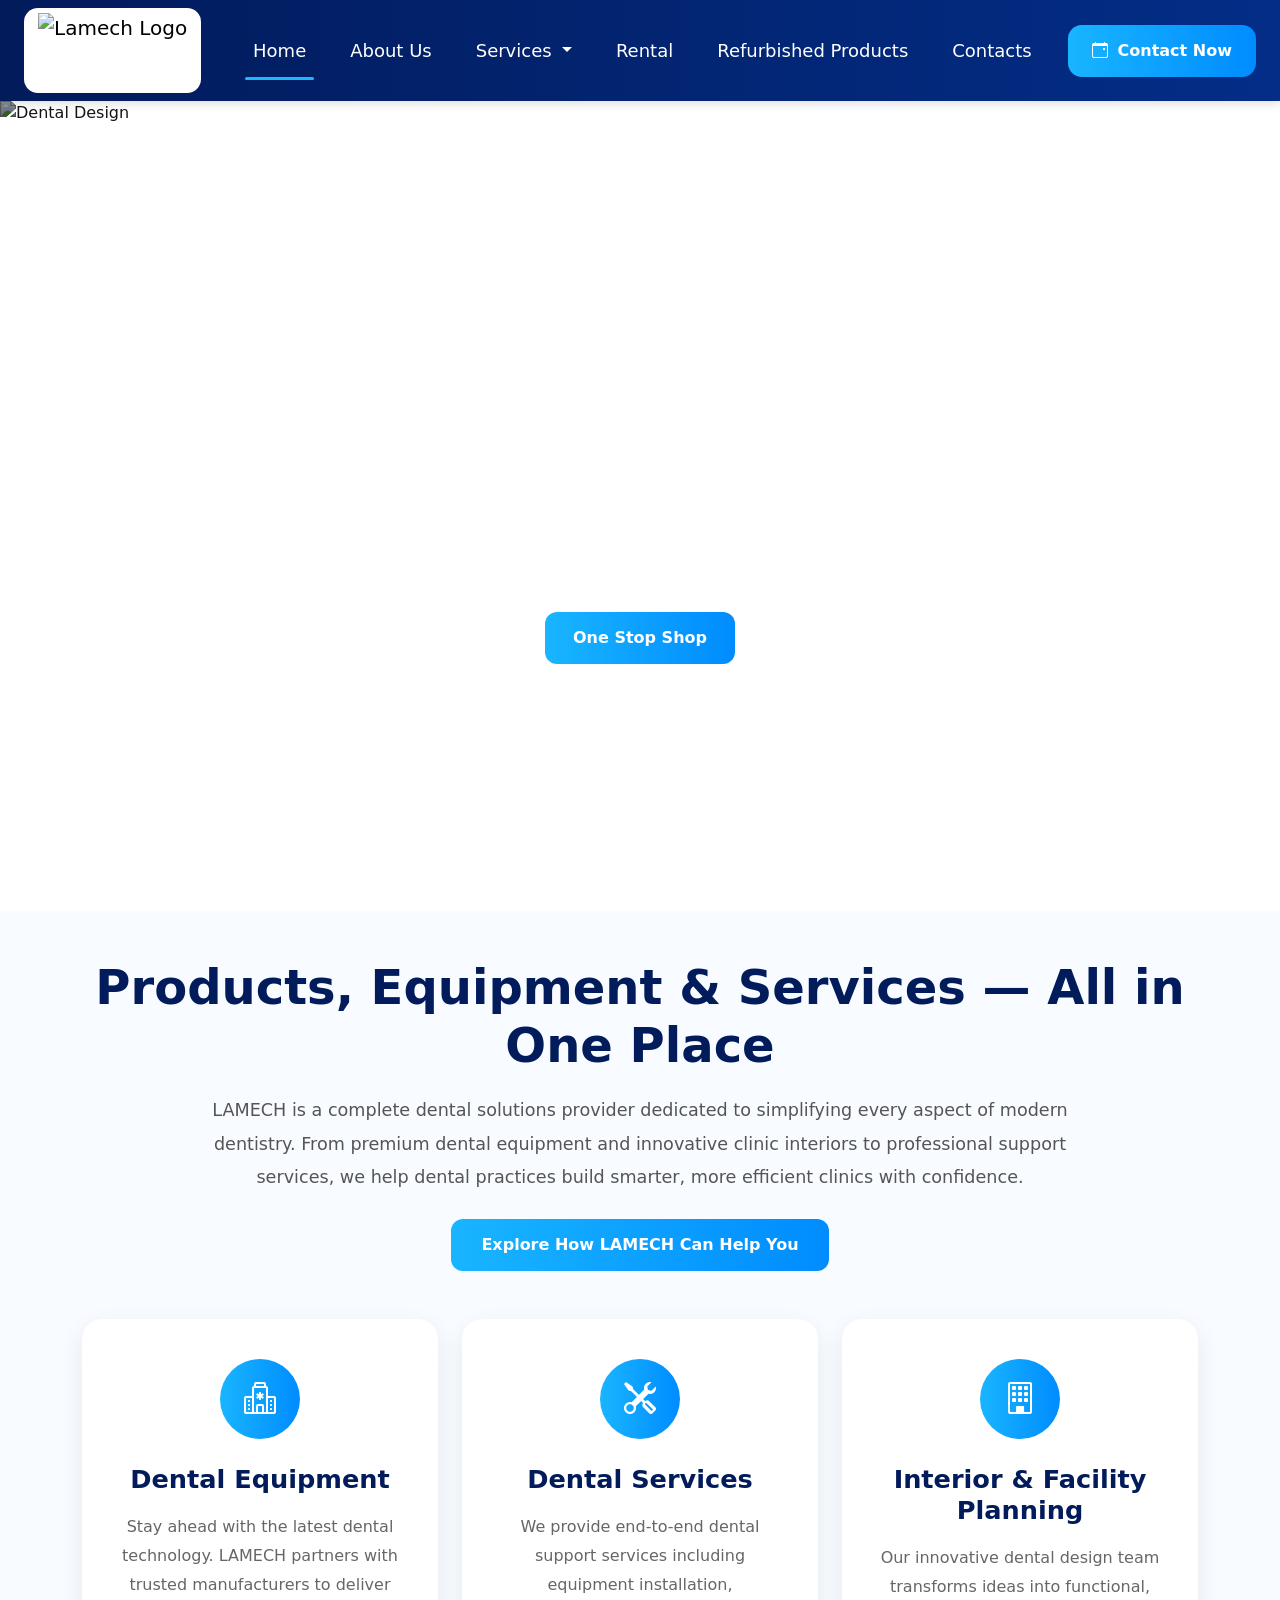
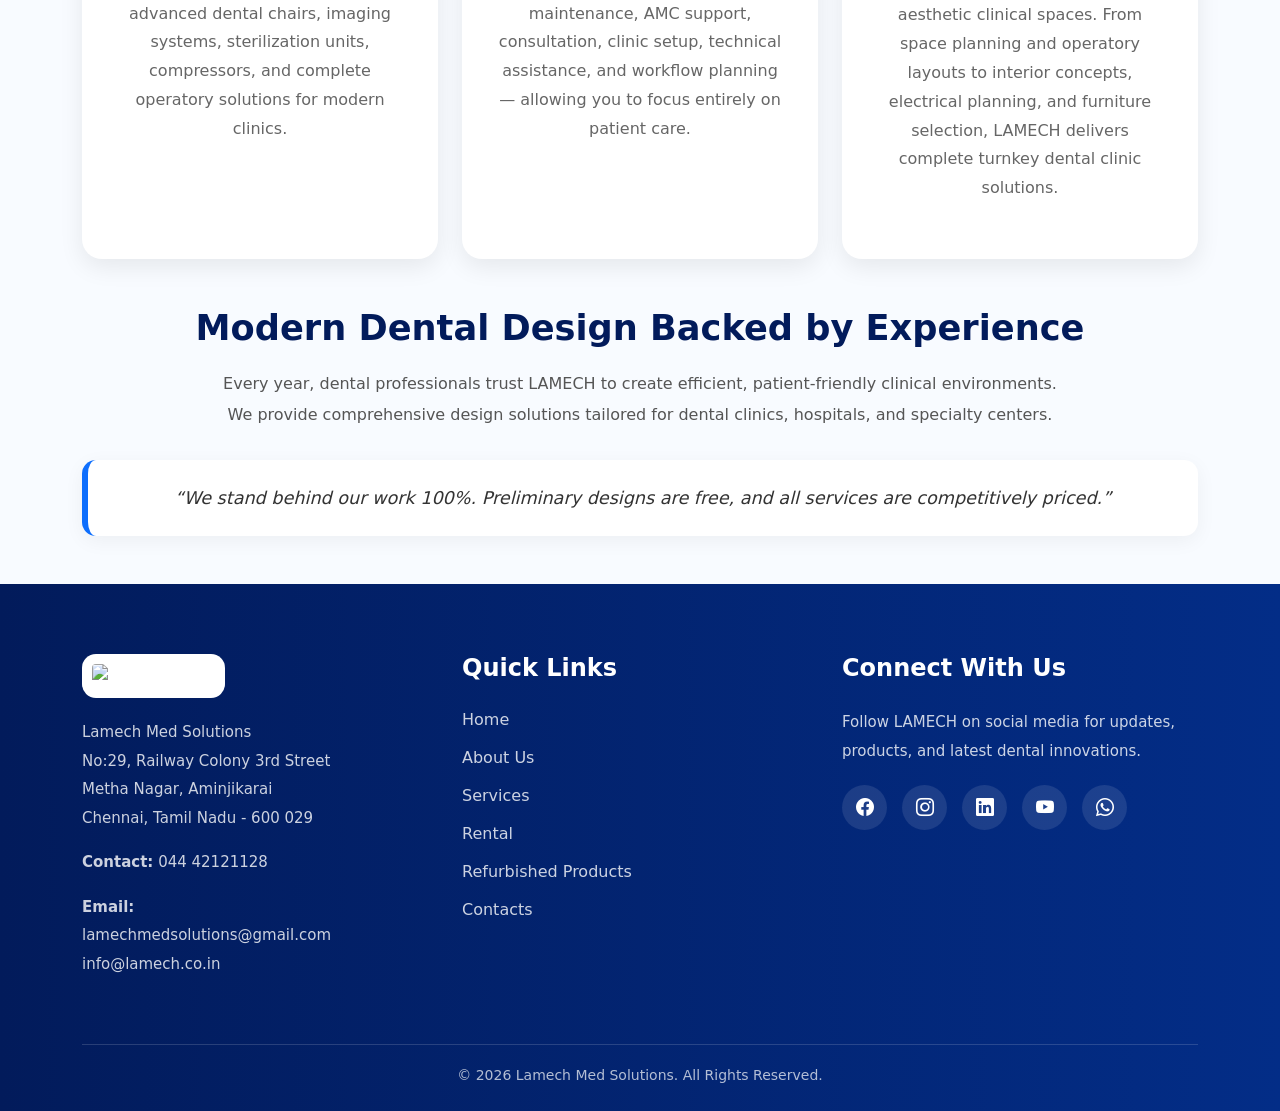
==== index.html @ bba69e14 "Lamech_18_05_26 First draft without two tabs" ====
<!DOCTYPE html>
<html lang="en">
<head>
    <meta charset="UTF-8">
    <meta name="viewport" content="width=device-width, initial-scale=1.0">
    <title>Lamech</title>
    <link rel="icon" type="image/x-icon" href="/Images/favicon.ico">
    <!-- stylesheet -->
     <link rel="stylesheet" href="/app.css">
    <!-- script -->
     <link rel="script" href="/script.js">
    <!-- Boostrap CDN -->
     <link href="https://cdn.jsdelivr.net/npm/bootstrap@5.3.8/dist/css/bootstrap.min.css" rel="stylesheet" integrity="sha384-sRIl4kxILFvY47J16cr9ZwB07vP4J8+LH7qKQnuqkuIAvNWLzeN8tE5YBujZqJLB" crossorigin="anonymous">
  <!-- Boostrap Icon -->
   <link rel="stylesheet" href="https://cdn.jsdelivr.net/npm/bootstrap-icons@1.13.1/font/bootstrap-icons.min.css">
</head>
<body>
    <!-- Dental Loader -->
  <div id="pageLoader">
    <div class="dental-loader">
      <i class="bi bi-heart-pulse-fill"></i>
    </div>
  </div>
    <!-- navbar -->
<nav class="navbar navbar-expand-lg custom-navbar">
  <div class="container-fluid px-4">

    <!-- Logo -->
    <a class="navbar-brand d-flex align-items-center" href="#">
      <img src="images/logo.png" alt="Lamech Logo" class="logo-img">
    </a>

    <!-- Mobile Toggle -->
    <button class="navbar-toggler" type="button"
            data-bs-toggle="collapse"
            data-bs-target="#navbarNav">
      <span class="navbar-toggler-icon"></span>
    </button>

    <!-- Navbar Content -->
    <div class="collapse navbar-collapse" id="navbarNav">

      <!-- Navigation Links -->
      <ul class="navbar-nav mx-auto">

        <li class="nav-item">
          <a class="nav-link active" href="index.html">Home</a>
        </li>

        <li class="nav-item">
          <a class="nav-link" href="about_us.html">About Us</a>
        </li>

        <li class="nav-item dropdown">
          <a class="nav-link dropdown-toggle"
             href="#"
             role="button"
             data-bs-toggle="dropdown">
            Services
          </a>

          <ul class="dropdown-menu">
            <li><a class="dropdown-item" href="interior_design.html">Interior Design</a></li>
            <li><a class="dropdown-item" href="dental_equpiment_service.html">Dental Equipment Services</a></li>
            <!-- <li><a class="dropdown-item" href="#">Installation</a></li> -->
          </ul>
        </li>

        <li class="nav-item">
          <a class="nav-link" href="rental.html">Rental</a>
        </li>

        <li class="nav-item">
          <a class="nav-link" href="#">Refurbished Products</a>
        </li>

        <li class="nav-item">
          <a class="nav-link" href="#">Contacts</a>
        </li>

      </ul>

      <!-- Appointment Button -->
      <a href="#" class="appointment-btn">
        <i class="bi bi-calendar-event"></i>
        Contact Now
      </a>

    </div>
  </div>
</nav>
<!-- carousel -->
  <div id="mainCarousel" class="carousel slide carousel-fade" data-bs-ride="carousel">

  <!-- Indicators -->
  <div class="carousel-indicators">
    <button type="button" data-bs-target="#mainCarousel" data-bs-slide-to="0"
            class="active"></button>

    <button type="button" data-bs-target="#mainCarousel" data-bs-slide-to="1"></button>

    <button type="button" data-bs-target="#mainCarousel" data-bs-slide-to="2"></button>
  </div>

  <!-- Carousel Items -->
  <div class="carousel-inner">

    <!-- Slide 1 -->
    <div class="carousel-item active">
      <img src="images/design.webp"
           class="d-block w-100 carousel-img"
           alt="Dental Design">

      <div class="carousel-caption">
        <h1>INTERIORS / FACILITY PLANNING</h1>
        <p>Whether you're Buliding an Entirely New Dental Clinic or are Retrofiiting an Existing Space . LAMECH is up to the Task .</p>
        <a href="#" class="carousel-btn">One Stop Shop</a>
      </div>
    </div>

    <!-- Slide 2 -->
    <div class="carousel-item">
      <img src="images/dental_equipments.webp"
           class="d-block w-100 carousel-img"
           alt="Rental Equipment">

      <div class="carousel-caption">
        <h1>Dental Equipment Rental</h1>
        <p>Getting Dental Equipment on rent or purchase at your doorstep has never been this convenient.LAMECH offers a wide range of Dental equipment for rent or purchase making Dentistry more accessible and affordable for you.</p>
        <a href="#" class="carousel-btn">View Rentals</a>
      </div>
    </div>

    <!-- Slide 3 -->
    <div class="carousel-item">
      <img src="images/rental.webp"
           class="d-block w-100 carousel-img"
           alt="Refurbished Products">

      <div class="carousel-caption">
        <h1>Certified Refurbished Products</h1>
        <p>High-quality tested equipment at budget-friendly prices.</p>
        <a href="#" class="carousel-btn">Shop Now</a>
      </div>
    </div>

  </div>

  <!-- Controls -->
  <button class="carousel-control-prev"
          type="button"
          data-bs-target="#mainCarousel"
          data-bs-slide="prev">

    <span class="carousel-control-prev-icon"></span>
  </button>

  <button class="carousel-control-next"
          type="button"
          data-bs-target="#mainCarousel"
          data-bs-slide="next">

    <span class="carousel-control-next-icon"></span>
  </button>

</div>
  <!-- About / Services Section -->
<section class="lamech-section py-5">
  <div class="container">

    <!-- Main Heading -->
    <div class="text-center mb-5">
      <h2 class="section-title">
        Products, Equipment & Services — All in One Place
      </h2>

      <p class="section-description">
        LAMECH is a complete dental solutions provider dedicated to simplifying
        every aspect of modern dentistry. From premium dental equipment and
        innovative clinic interiors to professional support services, we help
        dental practices build smarter, more efficient clinics with confidence.
      </p>

      <a href="#" class="section-btn">
        Explore How LAMECH Can Help You
      </a>
    </div>

    <!-- Service Cards -->
    <div class="row g-4">

      <!-- Card 1 -->
      <div class="col-lg-4 col-md-6">
        <div class="service-card h-100">

          <div class="service-icon">
            <i class="bi bi-hospital"></i>
          </div>

          <h3>Dental Equipment</h3>

          <p>
            Stay ahead with the latest dental technology. LAMECH partners with
            trusted manufacturers to deliver advanced dental chairs, imaging
            systems, sterilization units, compressors, and complete operatory
            solutions for modern clinics.
          </p>

        </div>
      </div>

      <!-- Card 2 -->
      <div class="col-lg-4 col-md-6">
        <div class="service-card h-100">

          <div class="service-icon">
            <i class="bi bi-tools"></i>
          </div>

          <h3>Dental Services</h3>

          <p>
            We provide end-to-end dental support services including equipment
            installation, maintenance, AMC support, consultation, clinic setup,
            technical assistance, and workflow planning — allowing you to focus
            entirely on patient care.
          </p>

        </div>
      </div>

      <!-- Card 3 -->
      <div class="col-lg-4 col-md-12">
        <div class="service-card h-100">

          <div class="service-icon">
            <i class="bi bi-building"></i>
          </div>

          <h3>Interior & Facility Planning</h3>

          <p>
            Our innovative dental design team transforms ideas into functional,
            aesthetic clinical spaces. From space planning and operatory layouts
            to interior concepts, electrical planning, and furniture selection,
            LAMECH delivers complete turnkey dental clinic solutions.
          </p>

        </div>
      </div>

    </div>

    <!-- Bottom Highlight -->
    <div class="design-highlight mt-5 text-center">

      <h3>
        Modern Dental Design Backed by Experience
      </h3>

      <p>
        Every year, dental professionals trust LAMECH to create efficient,
        patient-friendly clinical environments. We provide comprehensive design
        solutions tailored for dental clinics, hospitals, and specialty centers.
      </p>

      <div class="quote-box">
        “We stand behind our work 100%. Preliminary designs are free, and all
        services are competitively priced.”
      </div>

    </div>

  </div>
</section>
  <!-- Footer -->
<footer class="lamech-footer">

  <div class="container">
    <div class="row gy-5">

      <!-- Company Info -->
      <div class="col-lg-4 col-md-6">

        <div class="footer-logo">
          <img src="images/logo.png" alt="Lamech Logo">
        </div>

        <p class="footer-text">
          Lamech Med Solutions<br>
          No:29, Railway Colony 3rd Street<br>
          Metha Nagar, Aminjikarai<br>
          Chennai, Tamil Nadu - 600 029
        </p>

        <p class="footer-contact">
          <strong>Contact:</strong> 044 42121128
        </p>

        <p class="footer-contact">
          <strong>Email:</strong><br>
          lamechmedsolutions@gmail.com<br>
          info@lamech.co.in
        </p>

      </div>

      <!-- Quick Links -->
      <div class="col-lg-4 col-md-6">

        <h4 class="footer-title">Quick Links</h4>

        <ul class="footer-links">
          <li><a href="index.html">Home</a></li>
          <li><a href="about_us.html">About Us</a></li>
          <li><a href="interior_design.html">Services</a></li>
          <li><a href="rental.html">Rental</a></li>
          <li><a href="#">Refurbished Products</a></li>
          <li><a href="#">Contacts</a></li>
        </ul>

      </div>

      <!-- Social Media -->
      <div class="col-lg-4 col-md-12">

        <h4 class="footer-title">Connect With Us</h4>

        <p class="footer-text">
          Follow LAMECH on social media for updates, products,
          and latest dental innovations.
        </p>

        <div class="social-icons">

          <a href="#">
            <i class="bi bi-facebook"></i>
          </a>

          <a href="#">
            <i class="bi bi-instagram"></i>
          </a>

          <a href="#">
            <i class="bi bi-linkedin"></i>
          </a>

          <a href="#">
            <i class="bi bi-youtube"></i>
          </a>

          <a href="#">
            <i class="bi bi-whatsapp"></i>
          </a>

        </div>

      </div>

    </div>

    <!-- Bottom Footer -->
    <div class="footer-bottom">

      <p>
        © 2026 Lamech Med Solutions. All Rights Reserved.
      </p>

    </div>

  </div>
  <script>

  window.addEventListener("load", function () {

    const loader = document.getElementById("pageLoader");

    loader.style.opacity = "0";

    setTimeout(() => {
      loader.style.display = "none";
    }, 500);

  });

</script>
</footer>
    <!-- Bootstrap script -->
     <script src="https://cdn.jsdelivr.net/npm/bootstrap@5.3.8/dist/js/bootstrap.bundle.min.js" integrity="sha384-FKyoEForCGlyvwx9Hj09JcYn3nv7wiPVlz7YYwJrWVcXK/BmnVDxM+D2scQbITxI" crossorigin="anonymous"></script>
</body>
</html>
---- app.css ----
/* Navbar */
.custom-navbar {
  background: linear-gradient(90deg, #021b5b, #032d87);
  padding: 14px 0;
  box-shadow: 0 2px 10px rgba(0,0,0,0.15);
}

/* Logo Background Fix */
.navbar-brand {
  background: #ffffff;
  padding: 8px 14px;
  border-radius: 14px;
  display: flex;
  align-items: center;
}

/* Logo Image */
.logo-img {
  height: 75px;
  width: auto;
  object-fit: contain;
}

/* Nav Links */
.navbar-nav .nav-link {
  color: #fff !important;
  font-size: 18px;
  font-weight: 500;
  margin: 0 14px;
  position: relative;
  transition: 0.3s;
}

/* Hover & Active */
.navbar-nav .nav-link.active::after,
.navbar-nav .nav-link:hover::after {
  content: "";
  position: absolute;
  left: 0;
  bottom: -8px;
  width: 100%;
  height: 3px;
  background: #1fb6ff;
  border-radius: 10px;
}

/* Dropdown */
.dropdown-menu {
  border: none;
  border-radius: 12px;
  padding: 10px;
}

.dropdown-item {
  padding: 10px 14px;
  border-radius: 8px;
}

.dropdown-item:hover {
  background: #0d6efd;
  color: white;
}

/* Contact Button */
.appointment-btn {
  background: linear-gradient(90deg, #19b5ff, #008cff);
  color: white;
  padding: 14px 24px;
  border-radius: 14px;
  text-decoration: none;
  font-weight: 600;
  display: flex;
  align-items: center;
  gap: 10px;
  transition: 0.3s;
}

.appointment-btn:hover {
  transform: translateY(-2px);
  color: white;
}

/* Mobile */
@media (max-width: 991px) {

  .navbar-nav {
    text-align: center;
    padding-top: 20px;
  }

  .navbar-nav .nav-link {
    margin: 10px 0;
  }

  .appointment-btn {
    margin-top: 20px;
    justify-content: center;
  }

  .logo-img {
    height: 60px;
  }
}
/* Carousel */
#mainCarousel {
  margin-top: 0;
}

/* Images */
.carousel-img {
  height: 90vh;
  object-fit: cover;
  filter: brightness(55%);
}

/* Caption Center Fix */
.carousel-caption {
  position: absolute;
  top: 50%;
  left: 50% !important;
  right: auto !important;
  bottom: auto !important;
  transform: translate(-50%, -50%);
  text-align: center !important;
  width: 100%;
  max-width: 1000px;
  padding: 0 20px;
}

/* Heading */
.carousel-caption h1 {
  font-size: 4rem;
  font-weight: 700;
  margin-bottom: 20px;
  text-align: center;
}

/* Paragraph */
.carousel-caption p {
  font-size: 1.2rem;
  max-width: 800px;
  margin: 0 auto 25px auto;
  line-height: 1.7;
  text-align: center;
}

/* Button */
.carousel-btn {
  display: inline-block;
  padding: 14px 28px;
  background: linear-gradient(90deg, #19b5ff, #008cff);
  color: white;
  text-decoration: none;
  border-radius: 12px;
  font-weight: 600;
  transition: 0.3s;
}

.carousel-btn:hover {
  transform: translateY(-3px);
  color: white;
}

/* Controls */
.carousel-control-prev-icon,
.carousel-control-next-icon {
  background-size: 60%;
}

/* Indicators */
.carousel-indicators button {
  width: 12px;
  height: 12px;
  border-radius: 50%;
}

/* Mobile Responsive */
@media (max-width: 991px) {

  .carousel-img {
    height: 70vh;
  }

  .carousel-caption {
    bottom: 18%;
    text-align: center;
  }

  .carousel-caption h1 {
    font-size: 2rem;
  }

  .carousel-caption p {
    font-size: 1rem;
  }
}
/* Section */
.lamech-section {
  background: #f8fbff;
}

/* Heading */
.section-title {
  font-size: 3rem;
  font-weight: 700;
  color: #021b5b;
  margin-bottom: 20px;
}

.section-description {
  max-width: 900px;
  margin: auto;
  font-size: 1.1rem;
  line-height: 1.9;
  color: #555;
}

/* Button */
.section-btn {
  display: inline-block;
  margin-top: 25px;
  padding: 14px 30px;
  background: linear-gradient(90deg, #19b5ff, #008cff);
  color: white;
  text-decoration: none;
  border-radius: 12px;
  font-weight: 600;
  transition: 0.3s;
}

.section-btn:hover {
  transform: translateY(-3px);
  color: white;
}

/* Cards */
.service-card {
  background: white;
  padding: 40px 30px;
  border-radius: 20px;
  box-shadow: 0 8px 25px rgba(0,0,0,0.08);
  transition: 0.3s;
  text-align: center;
}

.service-card:hover {
  transform: translateY(-8px);
}

/* Icons */
.service-icon {
  width: 80px;
  height: 80px;
  background: linear-gradient(90deg, #19b5ff, #008cff);
  color: white;
  font-size: 32px;
  border-radius: 50%;
  display: flex;
  align-items: center;
  justify-content: center;
  margin: auto auto 25px auto;
}

/* Card Heading */
.service-card h3 {
  font-size: 1.6rem;
  font-weight: 700;
  margin-bottom: 18px;
  color: #021b5b;
}

/* Card Text */
.service-card p {
  color: #666;
  line-height: 1.8;
}

/* Bottom Highlight */
.design-highlight h3 {
  font-size: 2.2rem;
  font-weight: 700;
  color: #021b5b;
  margin-bottom: 20px;
}

.design-highlight p {
  max-width: 850px;
  margin: auto;
  color: #555;
  line-height: 1.9;
}

/* Quote Box */
.quote-box {
  margin-top: 30px;
  background: white;
  padding: 25px;
  border-left: 6px solid #0d6efd;
  border-radius: 14px;
  font-size: 1.1rem;
  font-style: italic;
  color: #333;
  box-shadow: 0 5px 20px rgba(0,0,0,0.05);
}

/* Responsive */
@media (max-width: 991px) {

  .section-title {
    font-size: 2.2rem;
  }

  .design-highlight h3 {
    font-size: 1.8rem;
  }

}

/* Footer */
.lamech-footer {
  background: linear-gradient(90deg, #021b5b, #032d87);
  color: white;
  padding: 70px 0 25px;
}

/* Logo */
.footer-logo img {
  height: 90px;
  background: white;
  padding: 10px;
  border-radius: 14px;
  margin-bottom: 20px;
}

/* Footer Text */
.footer-text,
.footer-contact {
  color: rgba(255,255,255,0.8);
  line-height: 1.9;
  font-size: 15px;
}

/* Footer Titles */
.footer-title {
  font-size: 1.5rem;
  font-weight: 700;
  margin-bottom: 25px;
}

/* Links */
.footer-links {
  list-style: none;
  padding: 0;
}

.footer-links li {
  margin-bottom: 14px;
}

.footer-links a {
  text-decoration: none;
  color: rgba(255,255,255,0.8);
  transition: 0.3s;
}

.footer-links a:hover {
  color: #19b5ff;
  padding-left: 6px;
}

/* Social Icons */
.social-icons {
  display: flex;
  gap: 15px;
  margin-top: 20px;
}

.social-icons a {
  width: 45px;
  height: 45px;
  background: rgba(255,255,255,0.1);
  color: white;
  border-radius: 50%;
  display: flex;
  align-items: center;
  justify-content: center;
  text-decoration: none;
  font-size: 18px;
  transition: 0.3s;
}

.social-icons a:hover {
  background: #19b5ff;
  transform: translateY(-4px);
}

/* Bottom Footer */
.footer-bottom {
  border-top: 1px solid rgba(255,255,255,0.15);
  margin-top: 50px;
  padding-top: 20px;
  text-align: center;
}

.footer-bottom p {
  margin: 0;
  color: rgba(255,255,255,0.7);
  font-size: 14px;
}

/* Mobile */
@media (max-width: 991px) {

  .lamech-footer {
    text-align: center;
  }

  .social-icons {
    justify-content: center;
  }

  .footer-logo img {
    height: 75px;
  }

}
/* ABOUT SECTION */
.about-section {
  background: #f8fbff;
  overflow: hidden;
  padding: 80px 0;
}

/* TAG */
.about-tag {
  display: inline-block;
  background: rgba(13,110,253,0.1);
  color: #0d6efd;
  padding: 10px 22px;
  border-radius: 50px;
  font-weight: 600;
  margin-bottom: 20px;
}

/* TITLE */
.about-title {
  font-size: 3rem;
  font-weight: 700;
  color: #021b5b;
  line-height: 1.3;
  margin-bottom: 25px;
}

/* TEXT */
.about-text {
  color: #555;
  line-height: 1.9;
  font-size: 1.05rem;
  margin-bottom: 20px;
}

/* FEATURES */
.about-features {
  margin-top: 35px;
}

.feature-box {
  display: flex;
  align-items: center;
  gap: 12px;
  margin-bottom: 18px;
  font-weight: 500;
  color: #021b5b;
}

.feature-box i {
  color: #19b5ff;
  font-size: 20px;
}

/* CONTACT BOX */
.about-contact {
  margin-top: 40px;
  padding: 30px;
  background: white;
  border-radius: 24px;
  box-shadow: 0 10px 30px rgba(0,0,0,0.08);
}

.about-contact h4 {
  font-size: 1.6rem;
  color: #021b5b;
  margin-bottom: 15px;
  font-weight: 700;
}

.about-contact p {
  color: #666;
  margin-bottom: 25px;
}

/* BUTTON */
.about-btn {
  display: inline-flex;
  align-items: center;
  gap: 12px;
  background: linear-gradient(90deg, #19b5ff, #008cff);
  color: white;
  padding: 15px 32px;
  border-radius: 14px;
  text-decoration: none;
  font-weight: 600;
  transition: 0.3s;
}

.about-btn:hover {
  transform: translateY(-3px);
  color: white;
}

/* ABOUT CAROUSEL */
.about-carousel {
  position: relative;
}

/* CAROUSEL IMAGES */
.about-carousel-img {
  height: 650px;
  object-fit: cover;
  border-radius: 30px;
}

/* CONTROLS */
.about-carousel .carousel-control-prev,
.about-carousel .carousel-control-next {
  width: 10%;
}

/* CONTROL ICONS */
.about-carousel .carousel-control-prev-icon,
.about-carousel .carousel-control-next-icon {
  background-color: rgba(0,0,0,0.4);
  border-radius: 50%;
  padding: 18px;
}

/* INDICATORS */
.about-carousel .carousel-indicators button {
  width: 12px;
  height: 12px;
  border-radius: 50%;
}

/* MOBILE */
@media (max-width: 991px) {

  .about-section {
    text-align: center;
    padding: 60px 0;
  }

  .about-title {
    font-size: 2.2rem;
  }

  .feature-box {
    justify-content: center;
  }

  .about-carousel-img {
    height: 400px;
    margin-top: 20px;
  }

}

/* SECTION */
/* =========================
   INTERIOR SECTION
========================= */

.interior-section {
  position: relative;
  padding: 110px 0;
  overflow: hidden;
  background:
    linear-gradient(rgba(2, 27, 91, 0.94),
    rgba(3, 45, 135, 0.95)),
    url('images/dental-pattern.png');

  background-size: 350px;
  background-repeat: repeat;
  color: white;
}

/* Dental Glow Effects */
.interior-section::before {
  content: "";
  position: absolute;
  width: 500px;
  height: 500px;
  background: rgba(25, 181, 255, 0.12);
  border-radius: 50%;
  top: -120px;
  right: -120px;
  filter: blur(90px);
}

.interior-section::after {
  content: "";
  position: absolute;
  width: 400px;
  height: 400px;
  background: rgba(0, 140, 255, 0.1);
  border-radius: 50%;
  bottom: -120px;
  left: -120px;
  filter: blur(90px);
}

/* =========================
   TAG
========================= */

.interior-tag {
  display: inline-block;
  background: rgba(255,255,255,0.12);
  color: #9de1ff;
  padding: 10px 22px;
  border-radius: 50px;
  font-weight: 600;
  margin-bottom: 20px;
  backdrop-filter: blur(10px);
  border: 1px solid rgba(255,255,255,0.1);
}

/* =========================
   TITLE
========================= */

.interior-title {
  font-size: 3.3rem;
  font-weight: 700;
  line-height: 1.3;
  margin-bottom: 25px;
  color: white;
}

/* =========================
   TEXT
========================= */

.interior-text {
  color: rgba(255,255,255,0.88);
  line-height: 1.9;
  font-size: 1.05rem;
  margin-bottom: 22px;
}

/* =========================
   FEATURE BOX
========================= */

.highlight-box {
  margin-top: 35px;
  background: rgba(255,255,255,0.09);
  border: 1px solid rgba(255,255,255,0.14);
  backdrop-filter: blur(14px);
  padding: 35px;
  border-radius: 28px;
  box-shadow: 0 15px 35px rgba(0,0,0,0.18);
}

/* Heading */
.highlight-box h4 {
  font-size: 1.7rem;
  margin-bottom: 24px;
  font-weight: 700;
  color: white;
}

/* Feature Items */
.highlight-item {
  display: flex;
  align-items: flex-start;
  gap: 14px;
  margin-bottom: 18px;
  line-height: 1.8;
  color: rgba(255,255,255,0.92);
  font-size: 15px;
}

.highlight-item i {
  color: #19b5ff;
  font-size: 20px;
  margin-top: 3px;
}

/* =========================
   CTA
========================= */

.interior-cta {
  margin-top: 40px;
}

.interior-cta h5 {
  font-size: 1.8rem;
  margin-bottom: 12px;
  font-weight: 700;
  color: white;
}

.interior-cta p {
  color: rgba(255,255,255,0.82);
}

/* Button */
.interior-btn {
  display: inline-flex;
  align-items: center;
  gap: 12px;
  margin-top: 20px;
  background: linear-gradient(90deg, #19b5ff, #008cff);
  color: white;
  padding: 16px 34px;
  border-radius: 14px;
  text-decoration: none;
  font-weight: 600;
  transition: 0.3s;
  box-shadow: 0 10px 30px rgba(0,140,255,0.35);
}

.interior-btn:hover {
  transform: translateY(-4px);
  color: white;
}

/* =========================
   IMAGE SIDE
========================= */

.interior-image-wrapper {
  position: relative;
}

/* Main Image */
.interior-image {
  width: 100%;
  min-height: 760px;
  object-fit: cover;
  border-radius: 35px;
  border: 5px solid rgba(255,255,255,0.08);
  box-shadow: 0 25px 60px rgba(0,0,0,0.35);
}

/* =========================
   FLOATING CARDS
========================= */

.floating-card {
  position: absolute;
  background: rgba(0,0,0,0.55);
  backdrop-filter: blur(18px);
  border: 1px solid rgba(255,255,255,0.18);
  border-radius: 24px;
  padding: 24px;
  width: 300px;
  display: flex;
  gap: 18px;
  box-shadow: 0 12px 35px rgba(0,0,0,0.28);
  z-index: 2;
}

/* Positions */
.card-one {
  top: 40px;
  left: -40px;
}

.card-two {
  bottom: 40px;
  right: -40px;
}

/* Floating Icons */
.floating-icon {
  width: 65px;
  height: 65px;
  background: linear-gradient(90deg, #19b5ff, #008cff);
  border-radius: 18px;
  display: flex;
  align-items: center;
  justify-content: center;
  flex-shrink: 0;
  box-shadow: 0 10px 25px rgba(0,140,255,0.4);
}

.floating-icon i {
  color: white;
  font-size: 28px;
}

/* Card Text */
.floating-card h5 {
  font-size: 1.2rem;
  margin-bottom: 10px;
  font-weight: 700;
  color: white;
}

.floating-card p {
  margin: 0;
  color: rgba(255,255,255,0.9);
  line-height: 1.7;
  font-size: 14px;
}

/* =========================
   LOADING ICON
========================= */

/* =========================
   PAGE LOADER
========================= */

#pageLoader {
  position: fixed;
  width: 100%;
  height: 100vh;
  background: linear-gradient(135deg, #021b5b, #032d87);
  top: 0;
  left: 0;
  z-index: 99999;

  display: flex;
  align-items: center;
  justify-content: center;

  transition: 0.5s ease;
}

/* Loader Circle */
.dental-loader {
  width: 90px;
  height: 90px;
  border: 5px solid rgba(255,255,255,0.15);
  border-top: 5px solid #19b5ff;
  border-radius: 50%;

  display: flex;
  align-items: center;
  justify-content: center;

  animation: spin 1s linear infinite;
}

/* Icon */
.dental-loader i {
  color: white;
  font-size: 34px;
}

/* Spin Animation */
@keyframes spin {
  100% {
    transform: rotate(360deg);
  }
}

/* =========================
   MOBILE
========================= */

@media (max-width: 991px) {

  .interior-section {
    text-align: center;
    padding: 70px 0;
  }

  .interior-title {
    font-size: 2.2rem;
  }

  .highlight-item {
    justify-content: center;
    text-align: left;
  }

  .interior-image {
    min-height: auto;
    margin-top: 30px;
  }

  .floating-card {
    position: relative;
    width: 100%;
    left: 0;
    right: 0;
    top: 0;
    bottom: 0;
    margin-top: 20px;
  }

}
/* =========================
   SECTION
========================= */

.equipment-service-section {
  position: relative;
  padding: 110px 0;
  overflow: hidden;
  background:
    linear-gradient(rgba(1, 20, 60, 0.96),
    rgba(2, 40, 110, 0.96)),
    url('images/dental-pattern.png');

  background-size: 300px;
  background-repeat: repeat;
  color: white;
}

/* Glow Effect */
.equipment-service-section::before {
  content: "";
  position: absolute;
  width: 500px;
  height: 500px;
  background: rgba(0, 183, 255, 0.12);
  border-radius: 50%;
  top: -150px;
  right: -120px;
  filter: blur(90px);
}

/* =========================
   TAG
========================= */

.service-tag {
  display: inline-block;
  background: rgba(255,255,255,0.1);
  color: #9de1ff;
  padding: 10px 22px;
  border-radius: 50px;
  margin-bottom: 20px;
  font-weight: 600;
  border: 1px solid rgba(255,255,255,0.12);
}

/* =========================
   TITLE
========================= */

.service-title {
  font-size: 4rem;
  font-weight: 800;
  line-height: 1.2;
  margin-bottom: 25px;
}

.service-title span {
  color: #2ed8ff;
}

/* =========================
   TEXT
========================= */

.service-text {
  color: rgba(255,255,255,0.82);
  line-height: 1.9;
  font-size: 1.08rem;
  margin-bottom: 35px;
}

/* =========================
   FEATURES
========================= */

.service-features {
  display: grid;
  grid-template-columns: repeat(2, 1fr);
  gap: 18px;
  margin-bottom: 40px;
}

/* FEATURE ITEM */
.feature-item {
  background: rgba(255,255,255,0.08);
  border: 1px solid rgba(255,255,255,0.1);
  backdrop-filter: blur(12px);

  padding: 18px 22px;
  border-radius: 18px;

  display: flex;
  align-items: center;
  gap: 14px;

  font-weight: 500;
}

/* ICON */
.feature-item i {
  color: #2ed8ff;
  font-size: 22px;
}

/* =========================
   BUTTON
========================= */

.service-btn {
  display: inline-flex;
  align-items: center;
  gap: 12px;

  background: linear-gradient(90deg, #19b5ff, #008cff);
  color: white;

  padding: 16px 34px;
  border-radius: 14px;

  text-decoration: none;
  font-weight: 600;

  transition: 0.3s;
  box-shadow: 0 12px 30px rgba(0,140,255,0.35);
}

.service-btn:hover {
  transform: translateY(-4px);
  color: white;
}

/* =========================
   IMAGE SIDE
========================= */

.equipment-image-box {
  position: relative;
  display: flex;
  align-items: center;
  justify-content: center;
}

/* IMAGE */
.equipment-main-image {
  width: 100%;
  max-width: 900px;

  border-radius: 35px;

  box-shadow: 0 30px 70px rgba(0,0,0,0.35);

  border: 4px solid rgba(255,255,255,0.08);

  transition: 0.4s;
}

.equipment-main-image:hover {
  transform: scale(1.02);
}

/* =========================
   FLOATING BADGES
========================= */

.floating-badge {
  position: absolute;

  background: rgba(255,255,255,0.12);
  backdrop-filter: blur(14px);

  border: 1px solid rgba(255,255,255,0.12);

  padding: 10px 18px;
  border-radius: 50px;

  font-size: 14px;
  font-weight: 600;

  color: white;

  box-shadow: 0 10px 25px rgba(0,0,0,0.2);

  animation: float 3s ease-in-out infinite;
}

/* Positions */
.badge-1 {
  top: 8%;
  left: -30px;
}

.badge-2 {
  top: 20%;
  right: -20px;
}

.badge-3 {
  bottom: 30%;
  left: -20px;
}

.badge-4 {
  bottom: 12%;
  right: 20px;
}

.badge-5 {
  top: 55%;
  right: -40px;
}

/* Float Animation */
@keyframes float {

  0% {
    transform: translateY(0px);
  }

  50% {
    transform: translateY(-10px);
  }

  100% {
    transform: translateY(0px);
  }

}

/* =========================
   MOBILE
========================= */

@media (max-width: 991px) {

  .equipment-service-section {
    text-align: center;
    padding: 70px 0;
  }

  .service-title {
    font-size: 2.5rem;
  }

  .service-features {
    grid-template-columns: 1fr;
  }

  .equipment-main-image {
    margin-top: 40px;
  }

  .floating-badge {
    display: none;
  }

}

/* =========================
   RENTAL PRICING SECTION
========================= */

.rental-pricing-section {
  padding: 110px 0;

  background:
    linear-gradient(rgba(1, 28, 72, 0.96),
    rgba(2, 45, 115, 0.96)),
    url('images/dental-pattern.png');

  background-size: 320px;
  background-repeat: repeat;

  color: white;
}

/* TAG */
.pricing-tag {
  display: inline-block;

  background: rgba(255,255,255,0.1);

  color: #9de1ff;

  padding: 10px 22px;

  border-radius: 50px;

  margin-bottom: 20px;

  font-weight: 600;
}

/* TITLE */
.pricing-title {
  font-size: 3.5rem;
  font-weight: 800;
  margin-bottom: 20px;
}

/* DESCRIPTION */
.pricing-description {
  max-width: 850px;
  margin: auto;

  color: rgba(255,255,255,0.82);

  line-height: 1.9;
}

/* =========================
   CARD
========================= */

.rental-card {
  position: relative;

  background: rgba(255,255,255,0.08);

  border: 1px solid rgba(255,255,255,0.1);

  border-radius: 30px;

  overflow: hidden;

  backdrop-filter: blur(14px);

  transition: 0.4s;

  height: 100%;
}

.rental-card:hover {
  transform: translateY(-10px);
  box-shadow: 0 20px 50px rgba(0,0,0,0.3);
}

/* FEATURED CARD */
.featured-card {
  border: 1px solid rgba(46,216,255,0.4);
}

/* BADGE */
.featured-badge {
  position: absolute;

  top: 18px;
  right: 18px;

  background: linear-gradient(90deg, #19b5ff, #008cff);

  color: white;

  padding: 8px 16px;

  border-radius: 50px;

  font-size: 12px;
  font-weight: 700;

  z-index: 2;
}

/* =========================
   IMAGE
========================= */

.rental-image-box {
  height: 240px;

  background: white;

  display: flex;
  align-items: center;
  justify-content: center;

  padding: 20px;
}

.rental-image-box img {
  width: 100%;
  height: 100%;

  object-fit: contain;

  transition: 0.4s;
}

.rental-card:hover .rental-image-box img {
  transform: scale(1.08);
}

/* =========================
   CONTENT
========================= */

.rental-content {
  padding: 30px;
  text-align: center;
}

/* TITLE */
.rental-content h4 {
  font-size: 1.4rem;
  margin-bottom: 18px;
  font-weight: 700;
}

/* PRICE */
.rental-price {
  font-size: 2.3rem;
  font-weight: 800;

  color: #2ed8ff;

  margin-bottom: 22px;
}

.rental-price span {
  font-size: 1rem;
  color: rgba(255,255,255,0.7);
}

/* BUTTON */
.rent-btn {
  display: inline-block;

  background: linear-gradient(90deg, #19b5ff, #008cff);

  color: white;

  padding: 14px 28px;

  border-radius: 12px;

  text-decoration: none;

  font-weight: 600;

  transition: 0.3s;
}

.rent-btn:hover {
  transform: translateY(-3px);
  color: white;
}

/* =========================
   MOBILE
========================= */

@media (max-width: 991px) {

  .pricing-title {
    font-size: 2.4rem;
  }

}
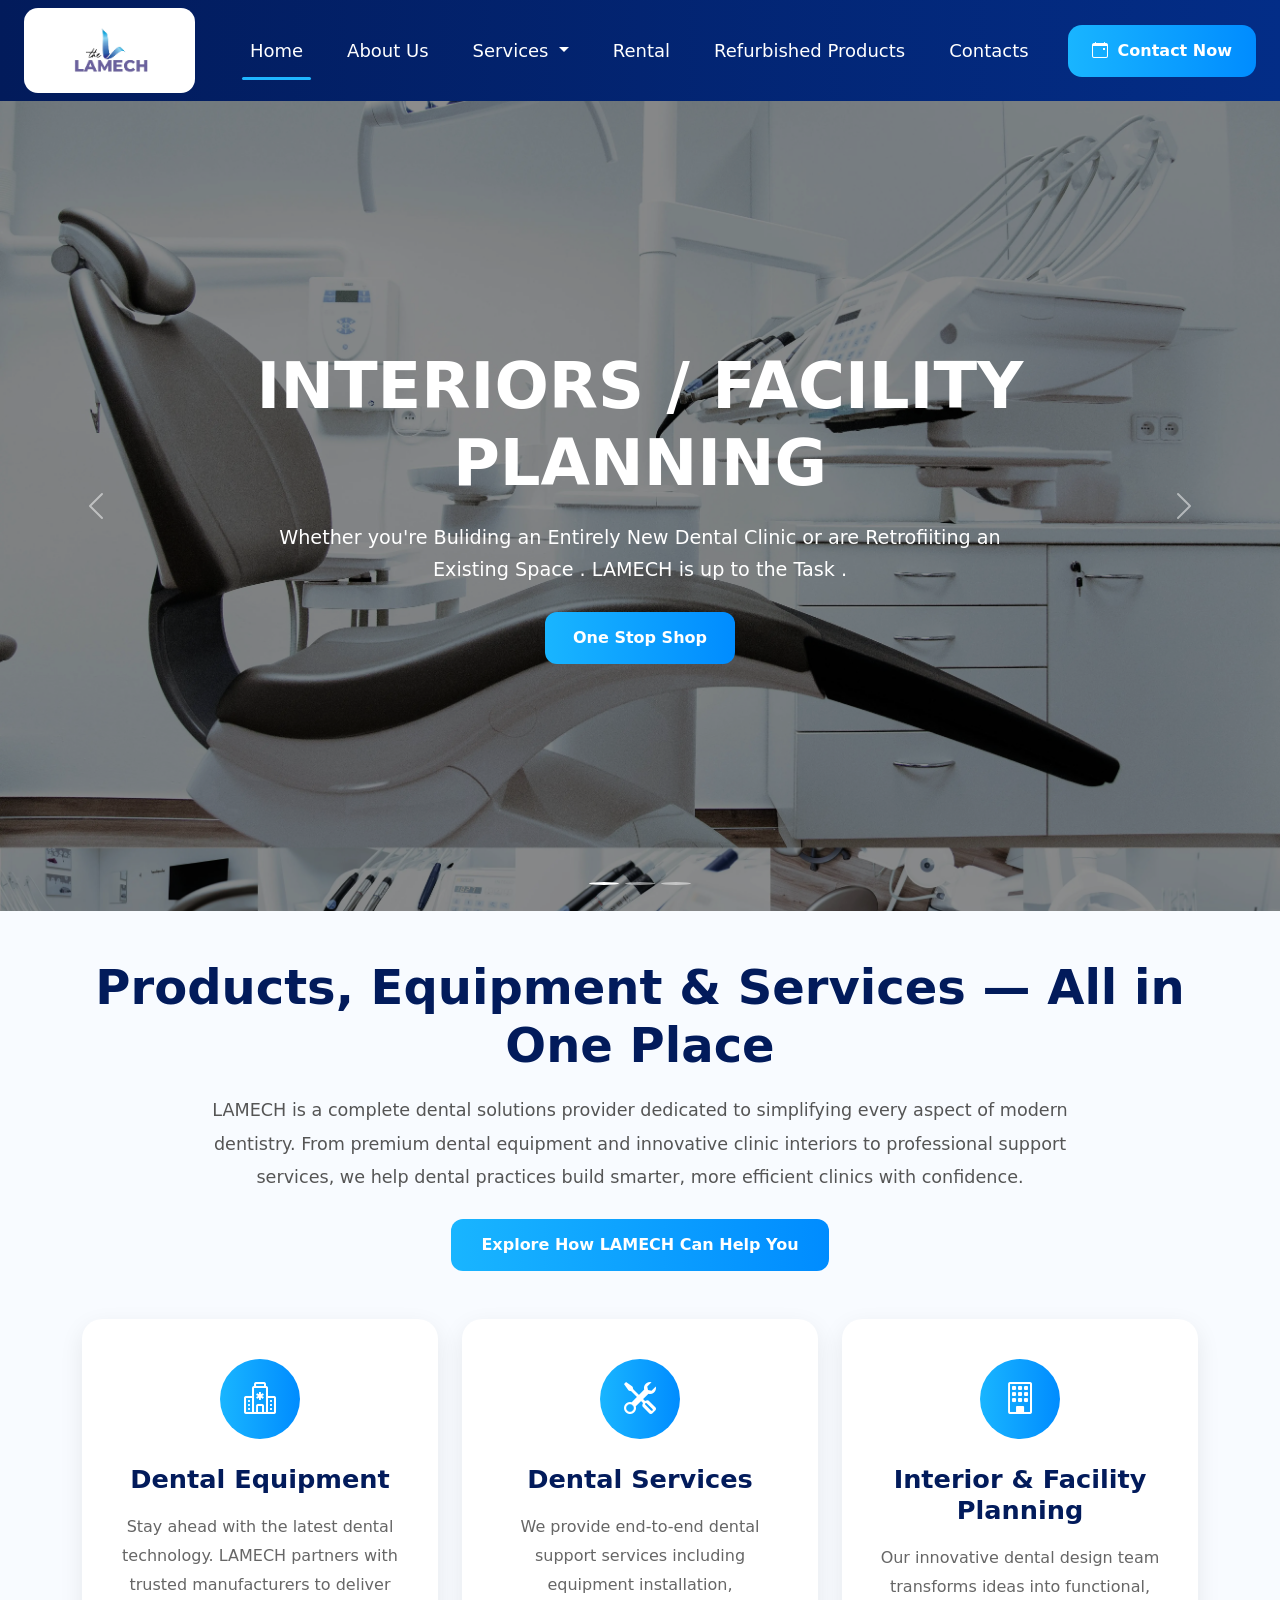
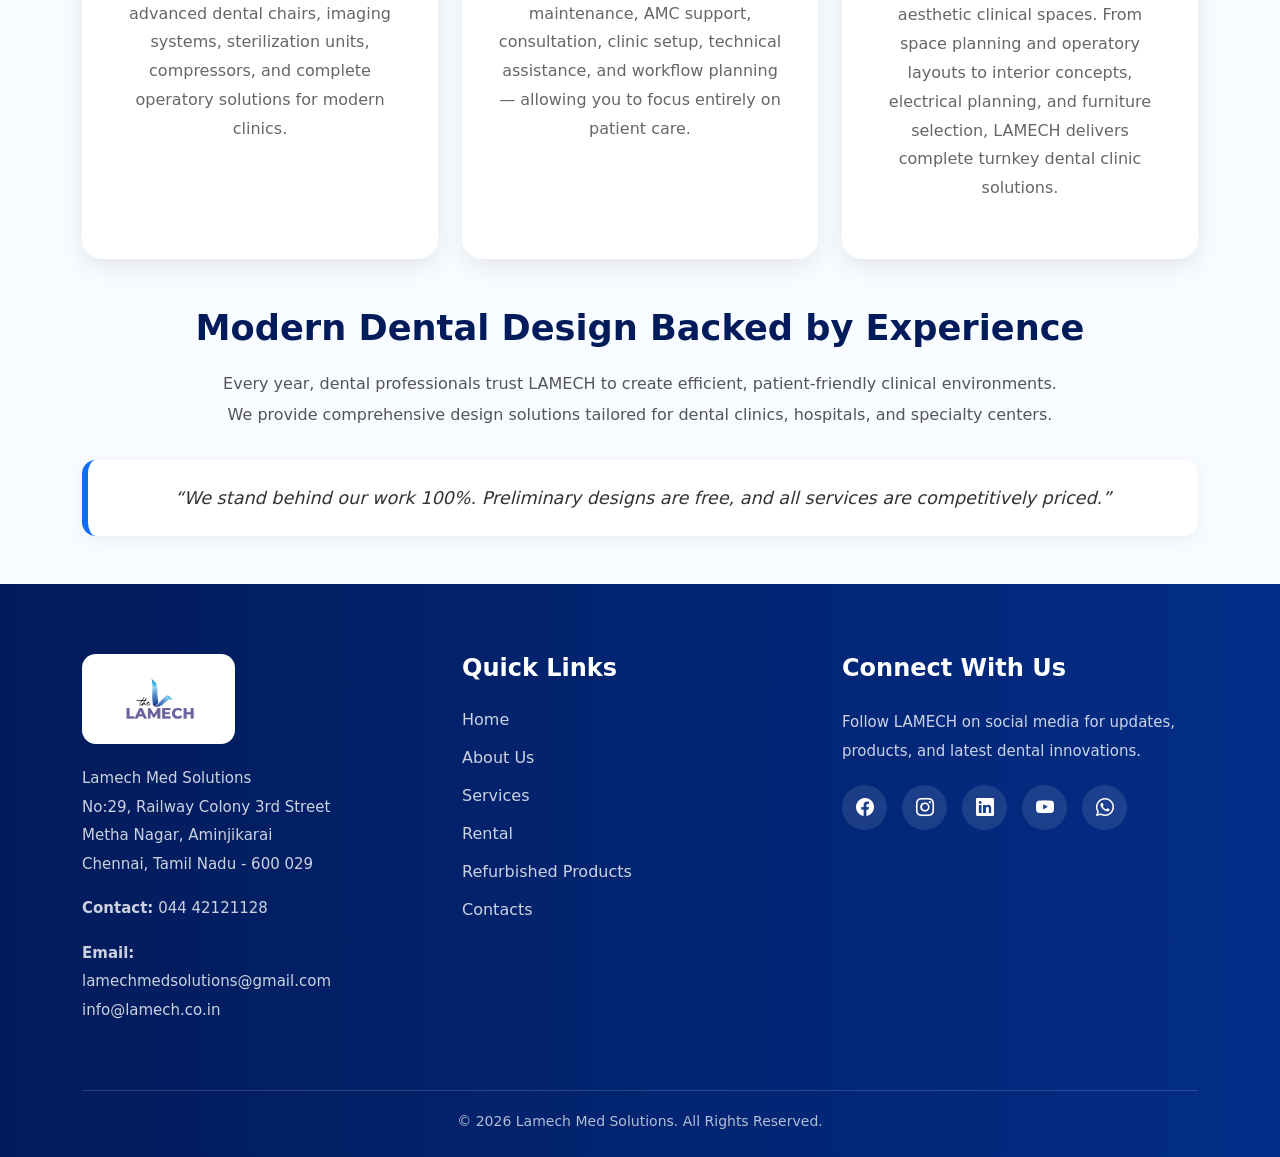
==== commit 75f1b334: "Update index.html" ====
--- a/index.html
+++ b/index.html
@@ -27,7 +27,7 @@
 
     <!-- Logo -->
     <a class="navbar-brand d-flex align-items-center" href="#">
-      <img src="images/logo.png" alt="Lamech Logo" class="logo-img">
+      <img src="Images/logo.png" alt="Lamech Logo" class="logo-img">
     </a>
 
     <!-- Mobile Toggle -->
@@ -107,7 +107,7 @@
 
     <!-- Slide 1 -->
     <div class="carousel-item active">
-      <img src="images/design.webp"
+      <img src="Images/design.webp"
            class="d-block w-100 carousel-img"
            alt="Dental Design">
 
@@ -120,7 +120,7 @@
 
     <!-- Slide 2 -->
     <div class="carousel-item">
-      <img src="images/dental_equipments.webp"
+      <img src="Images/dental_equipments.webp"
            class="d-block w-100 carousel-img"
            alt="Rental Equipment">
 
@@ -133,7 +133,7 @@
 
     <!-- Slide 3 -->
     <div class="carousel-item">
-      <img src="images/rental.webp"
+      <img src="Images/rental.webp"
            class="d-block w-100 carousel-img"
            alt="Refurbished Products">
 
@@ -283,7 +283,7 @@
       <div class="col-lg-4 col-md-6">
 
         <div class="footer-logo">
-          <img src="images/logo.png" alt="Lamech Logo">
+          <img src="Images/logo.png" alt="Lamech Logo">
         </div>
 
         <p class="footer-text">
@@ -388,4 +388,4 @@
     <!-- Bootstrap script -->
      <script src="https://cdn.jsdelivr.net/npm/bootstrap@5.3.8/dist/js/bootstrap.bundle.min.js" integrity="sha384-FKyoEForCGlyvwx9Hj09JcYn3nv7wiPVlz7YYwJrWVcXK/BmnVDxM+D2scQbITxI" crossorigin="anonymous"></script>
 </body>
-</html>+</html>
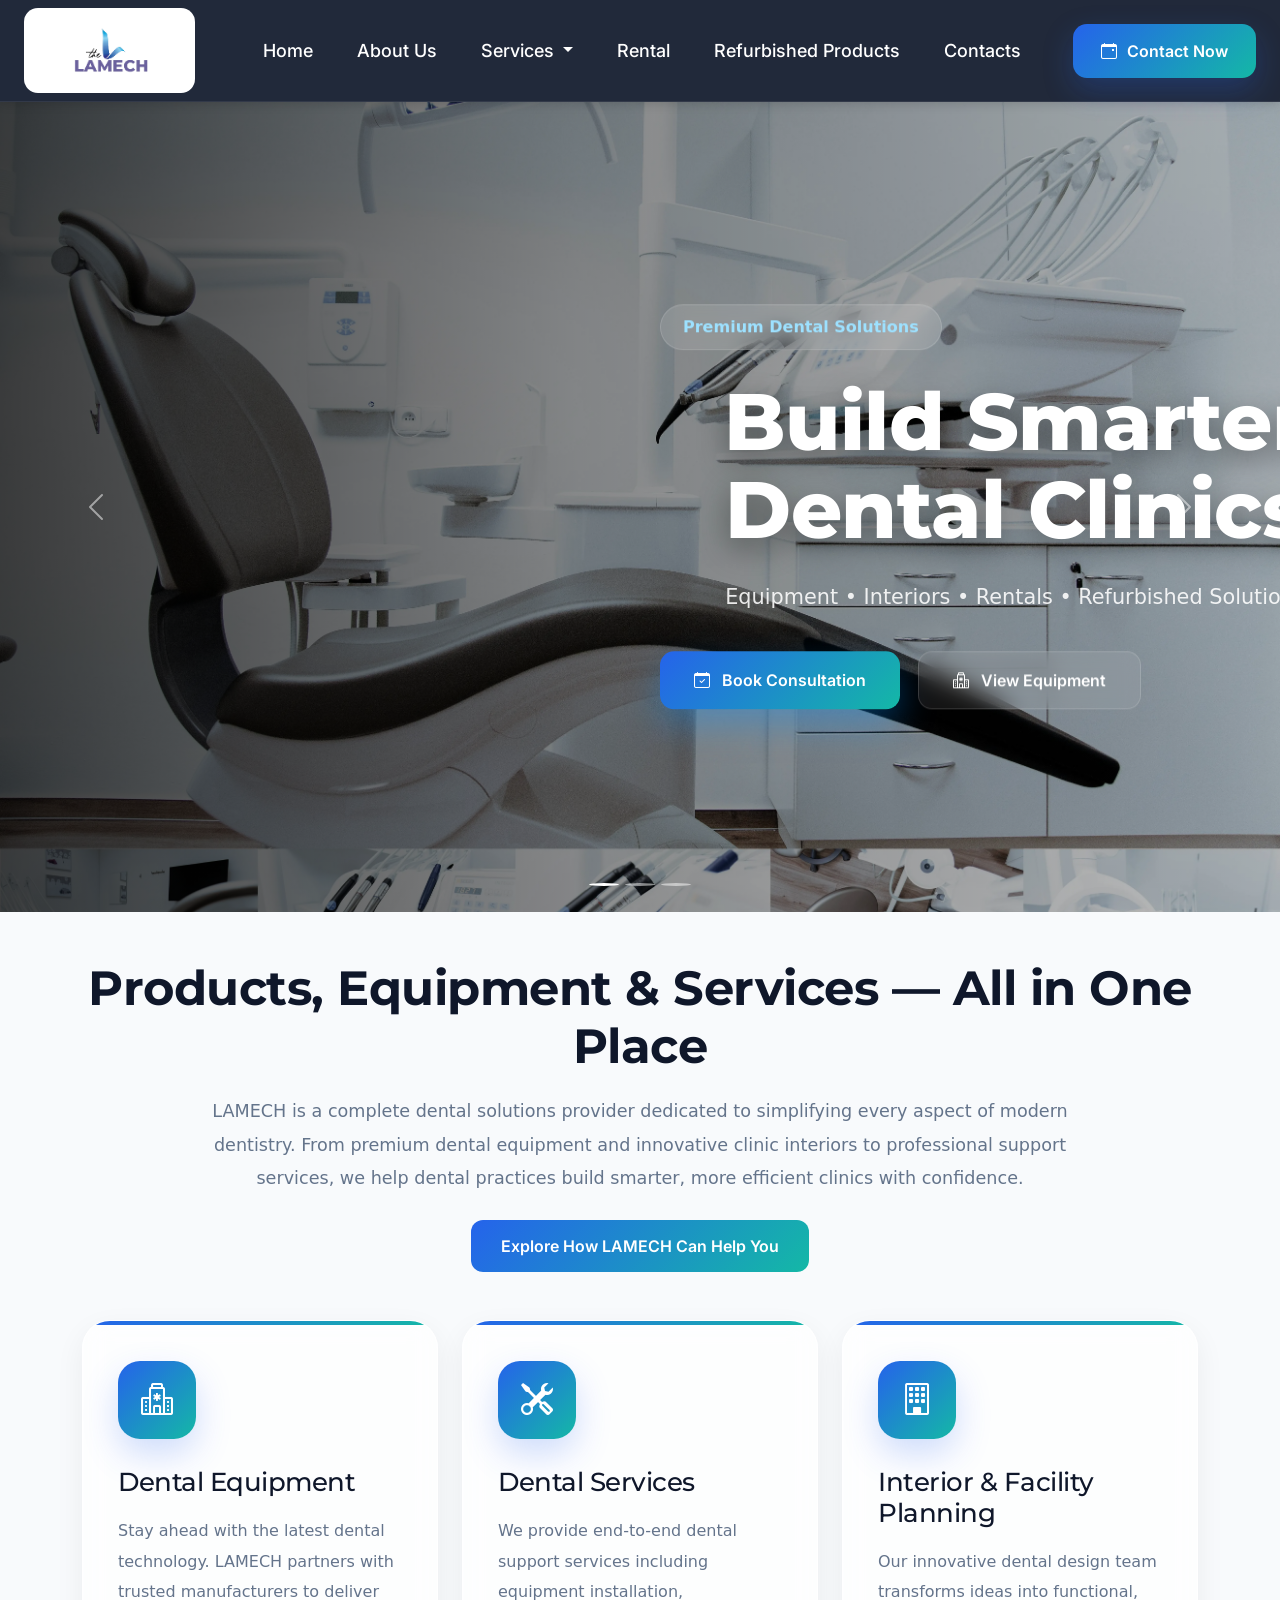
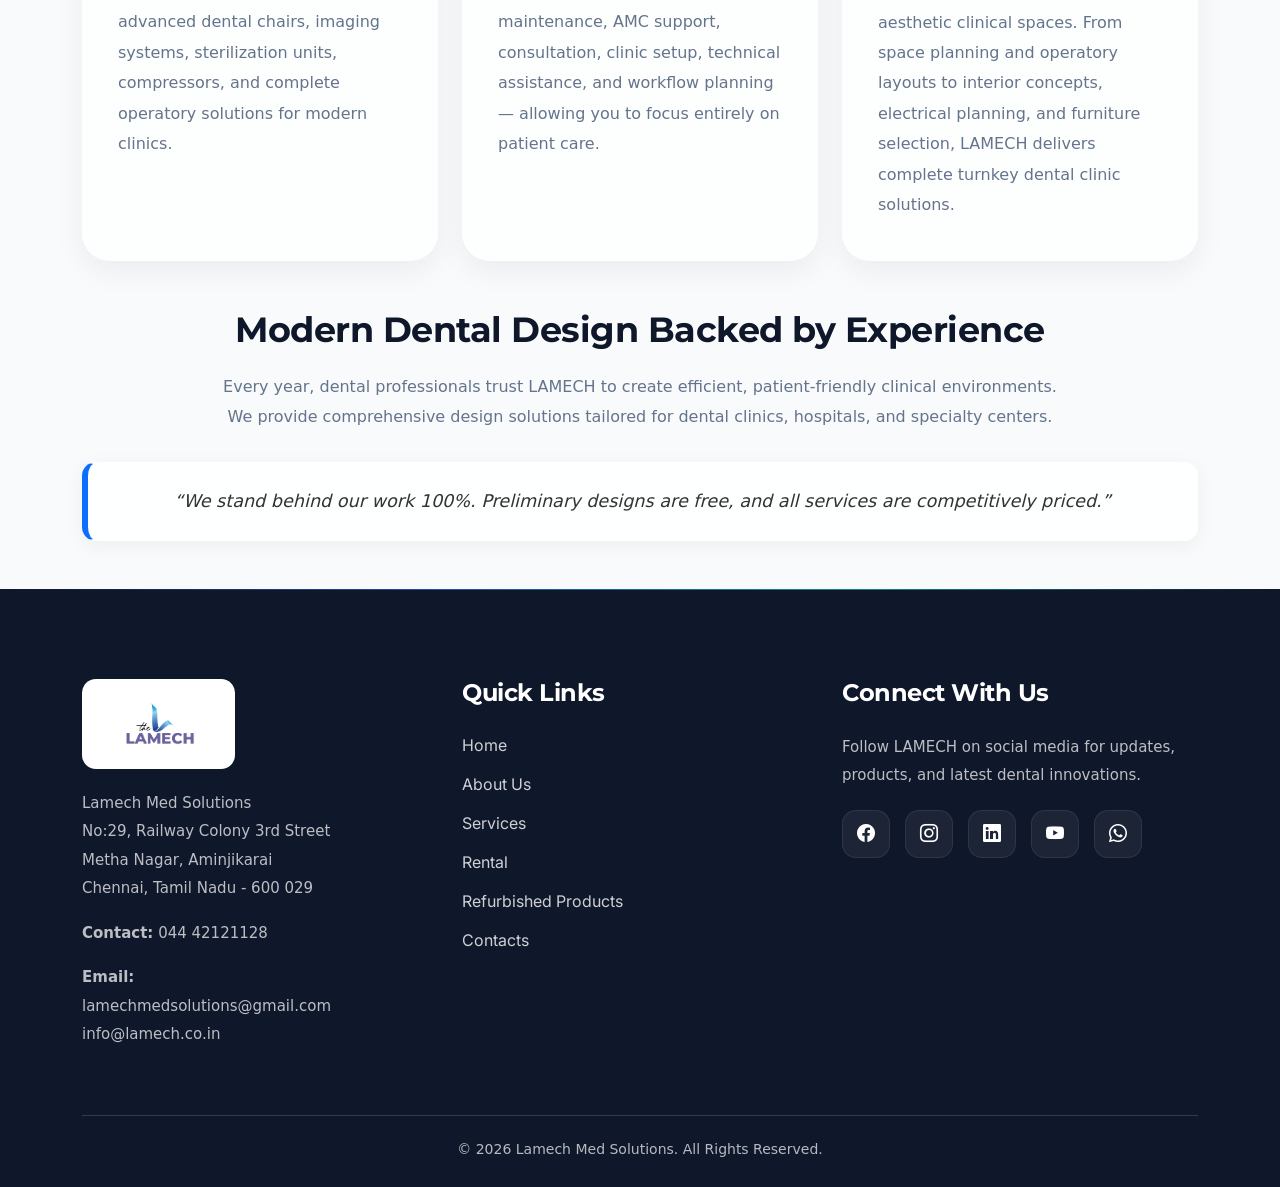
==== commit b10a5f81: "Add files via upload" ====
--- a/index.html
+++ b/index.html
@@ -5,6 +5,12 @@
     <meta name="viewport" content="width=device-width, initial-scale=1.0">
     <title>Lamech</title>
     <link rel="icon" type="image/x-icon" href="/Images/favicon.ico">
+    <!-- Google Fonts -->
+    <link rel="preconnect" href="https://fonts.googleapis.com">
+
+    <link rel="preconnect" href="https://fonts.gstatic.com" crossorigin>
+
+    <link href="https://fonts.googleapis.com/css2?family=Inter:wght@400;500;600;700&family=Montserrat:wght@600;700;800&display=swap" rel="stylesheet">
     <!-- stylesheet -->
      <link rel="stylesheet" href="/app.css">
     <!-- script -->
@@ -26,7 +32,7 @@
   <div class="container-fluid px-4">
 
     <!-- Logo -->
-    <a class="navbar-brand d-flex align-items-center" href="#">
+    <a class="navbar-brand d-flex align-items-center" href="index.html">
       <img src="Images/logo.png" alt="Lamech Logo" class="logo-img">
     </a>
 
@@ -44,7 +50,7 @@
       <ul class="navbar-nav mx-auto">
 
         <li class="nav-item">
-          <a class="nav-link active" href="index.html">Home</a>
+          <a class="nav-link" href="index.html">Home</a>
         </li>
 
         <li class="nav-item">
@@ -71,11 +77,11 @@
         </li>
 
         <li class="nav-item">
-          <a class="nav-link" href="#">Refurbished Products</a>
+          <a class="nav-link" href="refurbished.html">Refurbished Products</a>
         </li>
 
         <li class="nav-item">
-          <a class="nav-link" href="#">Contacts</a>
+          <a class="nav-link" href="contact.html">Contacts</a>
         </li>
 
       </ul>
@@ -111,11 +117,36 @@
            class="d-block w-100 carousel-img"
            alt="Dental Design">
 
-      <div class="carousel-caption">
-        <h1>INTERIORS / FACILITY PLANNING</h1>
-        <p>Whether you're Buliding an Entirely New Dental Clinic or are Retrofiiting an Existing Space . LAMECH is up to the Task .</p>
-        <a href="#" class="carousel-btn">One Stop Shop</a>
-      </div>
+      <div class="carousel-caption premium-hero-content">
+
+  <span class="hero-tag">
+    Premium Dental Solutions
+  </span>
+
+  <h1>
+    Build Smarter <br>
+    Dental Clinics
+  </h1>
+
+  <p>
+    Equipment • Interiors • Rentals • Refurbished Solutions
+  </p>
+
+  <div class="hero-buttons">
+
+    <a href="#" class="hero-btn-primary">
+      <i class="bi bi-calendar-check"></i>
+      Book Consultation
+    </a>
+
+    <a href="#" class="hero-btn-secondary">
+      <i class="bi bi-hospital"></i>
+      View Equipment
+    </a>
+
+  </div>
+
+</div>
     </div>
 
     <!-- Slide 2 -->
@@ -124,11 +155,36 @@
            class="d-block w-100 carousel-img"
            alt="Rental Equipment">
 
-      <div class="carousel-caption">
-        <h1>Dental Equipment Rental</h1>
-        <p>Getting Dental Equipment on rent or purchase at your doorstep has never been this convenient.LAMECH offers a wide range of Dental equipment for rent or purchase making Dentistry more accessible and affordable for you.</p>
-        <a href="#" class="carousel-btn">View Rentals</a>
-      </div>
+      <div class="carousel-caption premium-hero-content">
+
+  <span class="hero-tag">
+    Flexible Rental Solutions
+  </span>
+
+  <h1>
+    Advanced Dental <br>
+    Equipment Rentals
+  </h1>
+
+  <p>
+    Premium Dental Chairs • Imaging Systems • Scalers • Operatory Solutions
+  </p>
+
+  <div class="hero-buttons">
+
+    <a href="#" class="hero-btn-primary">
+      <i class="bi bi-box-seam"></i>
+      Explore Rentals
+    </a>
+
+    <a href="#" class="hero-btn-secondary">
+      <i class="bi bi-telephone"></i>
+      Contact Sales
+    </a>
+
+  </div>
+
+</div>
     </div>
 
     <!-- Slide 3 -->
@@ -137,11 +193,36 @@
            class="d-block w-100 carousel-img"
            alt="Refurbished Products">
 
-      <div class="carousel-caption">
-        <h1>Certified Refurbished Products</h1>
-        <p>High-quality tested equipment at budget-friendly prices.</p>
-        <a href="#" class="carousel-btn">Shop Now</a>
-      </div>
+      <div class="carousel-caption premium-hero-content">
+
+  <span class="hero-tag">
+    Certified Refurbished Equipment
+  </span>
+
+  <h1>
+    Quality Dental <br>
+    Equipment at Better Prices
+  </h1>
+
+  <p>
+    Tested • Reliable • Affordable Solutions for Modern Dental Practices
+  </p>
+
+  <div class="hero-buttons">
+
+    <a href="#" class="hero-btn-primary">
+      <i class="bi bi-cart-check"></i>
+      Shop Products
+    </a>
+
+    <a href="#" class="hero-btn-secondary">
+      <i class="bi bi-shield-check"></i>
+      View Warranty
+    </a>
+
+  </div>
+
+</div>
     </div>
 
   </div>
@@ -191,9 +272,9 @@
 
       <!-- Card 1 -->
       <div class="col-lg-4 col-md-6">
-        <div class="service-card h-100">
-
-          <div class="service-icon">
+        <div class="premium-card">
+
+          <div class="premium-card-icon">
             <i class="bi bi-hospital"></i>
           </div>
 
@@ -211,9 +292,9 @@
 
       <!-- Card 2 -->
       <div class="col-lg-4 col-md-6">
-        <div class="service-card h-100">
-
-          <div class="service-icon">
+       <div class="premium-card">
+
+          <div class="premium-card-icon">
             <i class="bi bi-tools"></i>
           </div>
 
@@ -231,9 +312,9 @@
 
       <!-- Card 3 -->
       <div class="col-lg-4 col-md-12">
-        <div class="service-card h-100">
-
-          <div class="service-icon">
+        <div class="premium-card">
+
+          <div class="premium-card-icon">
             <i class="bi bi-building"></i>
           </div>
 
@@ -315,8 +396,8 @@
           <li><a href="about_us.html">About Us</a></li>
           <li><a href="interior_design.html">Services</a></li>
           <li><a href="rental.html">Rental</a></li>
-          <li><a href="#">Refurbished Products</a></li>
-          <li><a href="#">Contacts</a></li>
+          <li><a href="refurbished.html">Refurbished Products</a></li>
+          <li><a href="contact.html">Contacts</a></li>
         </ul>
 
       </div>
--- a/app.css
+++ b/app.css
@@ -1,9 +1,169 @@
-
+/* =========================
+   PREMIUM TYPOGRAPHY SYSTEM
+========================= */
+
+html {
+  scroll-behavior: smooth;
+}
+
+body {
+  font-family: 'Inter', sans-serif;
+  font-size: 18px;
+  line-height: 1.8;
+  color: #444;
+
+  background: #ffffff;
+
+  overflow-x: hidden;
+}
+
+/* =========================
+   HEADINGS
+========================= */
+
+h1, h2, h3, h4, h5, h6 {
+  font-family: 'Montserrat', sans-serif;
+
+  letter-spacing: -0.5px;
+
+  margin-bottom: 20px;
+
+  color: var(--primary-dark);
+
+  line-height: 1.2;
+}
+
+/* Hero Heading */
+h1 {
+  font-size: 64px;
+  font-weight: 800;
+}
+
+/* Section Headings */
+h2 {
+  font-size: 42px;
+  font-weight: 700;
+}
+
+/* Card / Inner Headings */
+h3 {
+  font-size: 28px;
+  font-weight: 700;
+}
+
+h4 {
+  font-size: 24px;
+  font-weight: 700;
+}
+
+/* Paragraphs */
+p {
+  margin-bottom: 18px;
+  line-height: 1.9;
+}
+
+/* Better Section Spacing */
+section {
+  padding-top: 110px;
+  padding-bottom: 110px;
+}
+
+/* Container Width Feel */
+.container {
+  max-width: 1320px;
+}
+
+/* Better Button Typography */
+a,
+button {
+  font-family: 'Inter', sans-serif;
+}
+
+/* =========================
+   MOBILE TYPOGRAPHY
+========================= */
+
+@media (max-width: 991px) {
+
+  body {
+    font-size: 16px;
+  }
+
+  h1 {
+    font-size: 42px;
+    line-height: 1.2;
+  }
+
+  h2 {
+    font-size: 32px;
+  }
+
+  h3 {
+    font-size: 24px;
+  }
+
+  section {
+    padding-top: 70px;
+    padding-bottom: 70px;
+  }
+
+}
+/* =========================
+   BRAND COLOR SYSTEM
+========================= */
+
+:root {
+
+  /* Primary Brand */
+  --primary-dark: #0F172A;
+
+  /* Medical Blue */
+  --primary-blue: #2563EB;
+
+  /* Teal Accent */
+  --accent-teal: #14B8A6;
+
+  /* Light Background */
+  --bg-light: #F8FAFC;
+
+  /* Text */
+  --text-dark: #1E293B;
+
+  --text-light: #64748B;
+
+  /* White */
+  --white: #ffffff;
+
+  /* Gradients */
+  --gradient-primary:
+    linear-gradient(
+      135deg,
+      #2563EB,
+      #14B8A6
+    );
+
+}
+body {
+  font-family: 'Inter', sans-serif;
+
+  background: var(--bg-light);
+
+  color: var(--text-dark);
+
+  overflow-x: hidden;
+}
 /* Navbar */
 .custom-navbar {
-  background: linear-gradient(90deg, #021b5b, #032d87);
+  background: rgba(15, 23, 42, 0.92);
+
+  backdrop-filter: blur(14px);
+
+  border-bottom: 1px solid rgba(255,255,255,0.08);
   padding: 14px 0;
   box-shadow: 0 2px 10px rgba(0,0,0,0.15);
+   position: relative;
+
+  z-index: 9999;
 }
 
 /* Logo Background Fix */
@@ -64,20 +224,38 @@
 
 /* Contact Button */
 .appointment-btn {
-  background: linear-gradient(90deg, #19b5ff, #008cff);
-  color: white;
-  padding: 14px 24px;
+
+  background: var(--gradient-primary);
+
+  color: white;
+
+  padding: 15px 28px;
+
   border-radius: 14px;
+
   text-decoration: none;
+
   font-weight: 600;
+
   display: flex;
+
   align-items: center;
+
   gap: 10px;
-  transition: 0.3s;
+
+  transition: 0.35s ease;
+
+  box-shadow:
+    0 12px 30px rgba(37, 99, 235, 0.25);
 }
 
 .appointment-btn:hover {
-  transform: translateY(-2px);
+
+  transform: translateY(-4px);
+
+  box-shadow:
+    0 18px 40px rgba(20, 184, 166, 0.28);
+
   color: white;
 }
 
@@ -105,13 +283,6 @@
 /* Carousel */
 #mainCarousel {
   margin-top: 0;
-}
-
-/* Images */
-.carousel-img {
-  height: 90vh;
-  object-fit: cover;
-  filter: brightness(55%);
 }
 
 /* Caption Center Fix */
@@ -130,7 +301,7 @@
 
 /* Heading */
 .carousel-caption h1 {
-  font-size: 4rem;
+  /* font-size: 4rem; */
   font-weight: 700;
   margin-bottom: 20px;
   text-align: center;
@@ -138,7 +309,7 @@
 
 /* Paragraph */
 .carousel-caption p {
-  font-size: 1.2rem;
+  /* font-size: 1.2rem; */
   max-width: 800px;
   margin: 0 auto 25px auto;
   line-height: 1.7;
@@ -149,7 +320,7 @@
 .carousel-btn {
   display: inline-block;
   padding: 14px 28px;
-  background: linear-gradient(90deg, #19b5ff, #008cff);
+  background: var(--gradient-primary);
   color: white;
   text-decoration: none;
   border-radius: 12px;
@@ -174,13 +345,297 @@
   height: 12px;
   border-radius: 50%;
 }
+/* =========================
+   PREMIUM SERVICE CARDS
+========================= */
+
+.premium-card {
+
+  position: relative;
+
+  height: 100%;
+
+  background: rgba(255,255,255,0.75);
+
+  backdrop-filter: blur(14px);
+
+  border: 1px solid rgba(255,255,255,0.7);
+
+  border-radius: 28px;
+
+  padding: 40px 35px;
+
+  overflow: hidden;
+
+  transition: 0.4s ease;
+
+  box-shadow:
+    0 10px 30px rgba(15,23,42,0.06);
+}
+
+/* Hover */
+.premium-card:hover {
+
+  transform: translateY(-10px);
+
+  box-shadow:
+    0 25px 60px rgba(37,99,235,0.12);
+}
+
+/* Top Glow Line */
+.premium-card::before {
+
+  content: "";
+
+  position: absolute;
+
+  top: 0;
+  left: 0;
+
+  width: 100%;
+  height: 4px;
+
+  background: var(--gradient-primary);
+}
+
+/* Icon */
+.premium-card-icon {
+
+  width: 78px;
+  height: 78px;
+
+  background: var(--gradient-primary);
+
+  border-radius: 22px;
+
+  display: flex;
+  align-items: center;
+  justify-content: center;
+
+  color: white;
+
+  font-size: 32px;
+
+  margin-bottom: 28px;
+
+  box-shadow:
+    0 15px 35px rgba(37,99,235,0.22);
+}
+
+/* Heading */
+.premium-card h3 {
+
+  font-size: 1.6rem;
+
+  margin-bottom: 18px;
+
+  color: var(--primary-dark);
+}
+
+/* Text */
+.premium-card p {
+
+  color: var(--text-light);
+
+  line-height: 1.9;
+
+  margin-bottom: 0;
+}
+/* =========================
+   PREMIUM HERO SECTION
+========================= */
+
+/* Dark Cinematic Overlay */
+.carousel-item {
+  position: relative;
+}
+
+.carousel-item::before {
+  content: "";
+  position: absolute;
+  inset: 0;
+
+  background:
+    linear-gradient(
+      90deg,
+      rgba(0,0,0,0.75) 0%,
+      rgba(0,0,0,0.45) 45%,
+      rgba(0,0,0,0.25) 100%
+    );
+
+  z-index: 1;
+}
+
+/* Image */
+.carousel-img {
+  height: 90vh;
+  object-fit: cover;
+  filter: none;
+}
+
+/* Hero Content */
+.premium-hero-content {
+  position: absolute;
+  z-index: 2;
+
+  top: 50%;
+  left: 8%;
+
+  transform: translateY(-50%);
+
+  width: 100%;
+  max-width: 750px;
+
+  text-align: left !important;
+}
+
+/* Tag */
+.hero-tag {
+  display: inline-block;
+
+  background: rgba(255,255,255,0.12);
+
+  border: 1px solid rgba(255,255,255,0.15);
+
+  color: #9de1ff;
+
+  padding: 10px 22px;
+
+  border-radius: 50px;
+
+  font-weight: 600;
+
+  margin-bottom: 28px;
+
+  backdrop-filter: blur(10px);
+}
+
+/* Main Heading */
+.premium-hero-content h1 {
+  font-size: 5rem;
+  font-weight: 800;
+  line-height: 1.1;
+
+  margin-bottom: 25px;
+
+  color: white;
+
+  text-shadow: 0 10px 30px rgba(0,0,0,0.4);
+}
+
+/* Subtitle */
+.premium-hero-content p {
+  font-size: 1.3rem;
+
+  color: rgba(255,255,255,0.88);
+
+  line-height: 1.8;
+
+  margin-bottom: 35px;
+
+  max-width: 650px;
+}
+
+/* Buttons Wrapper */
+.hero-buttons {
+  display: flex;
+  gap: 18px;
+  flex-wrap: wrap;
+}
+
+/* Primary Button */
+.hero-btn-primary {
+  display: inline-flex;
+  align-items: center;
+  gap: 12px;
+
+  background: var(--gradient-primary);
+
+  color: white;
+
+  padding: 16px 34px;
+
+  border-radius: 14px;
+
+  text-decoration: none;
+
+  font-weight: 600;
+
+  transition: 0.3s;
+
+  box-shadow: 0 15px 35px rgba(0,140,255,0.35);
+}
+
+.hero-btn-primary:hover {
+  transform: translateY(-4px);
+  color: white;
+}
+
+/* Secondary Button */
+.hero-btn-secondary {
+  display: inline-flex;
+  align-items: center;
+  gap: 12px;
+
+  background: rgba(255,255,255,0.08);
+
+  border: 1px solid rgba(255,255,255,0.15);
+
+  backdrop-filter: blur(10px);
+
+  color: white;
+
+  padding: 16px 34px;
+
+  border-radius: 14px;
+
+  text-decoration: none;
+
+  font-weight: 600;
+
+  transition: 0.3s;
+}
+
+.hero-btn-secondary:hover {
+  background: rgba(255,255,255,0.15);
+  color: white;
+  transform: translateY(-4px);
+}
+
+/* Mobile */
+@media (max-width: 991px) {
+
+  .carousel-img {
+    height: 70vh;
+  }
+
+  .premium-hero-content {
+    left: 50%;
+    top: 55%;
+
+    transform: translate(-50%, -50%);
+
+    text-align: center !important;
+
+    width: 92%;
+  }
+
+  .premium-hero-content h1 {
+    font-size: 2.8rem;
+  }
+
+  .premium-hero-content p {
+    font-size: 1rem;
+  }
+
+  .hero-buttons {
+    justify-content: center;
+  }
+
+}
 
 /* Mobile Responsive */
 @media (max-width: 991px) {
-
-  .carousel-img {
-    height: 70vh;
-  }
 
   .carousel-caption {
     bottom: 18%;
@@ -197,14 +652,15 @@
 }
 /* Section */
 .lamech-section {
-  background: #f8fbff;
+  background: var(--bg-light);
+  padding: 120px 0;
 }
 
 /* Heading */
 .section-title {
   font-size: 3rem;
   font-weight: 700;
-  color: #021b5b;
+  color: var(--primary-dark);
   margin-bottom: 20px;
 }
 
@@ -213,7 +669,7 @@
   margin: auto;
   font-size: 1.1rem;
   line-height: 1.9;
-  color: #555;
+  color: var(--text-light);
 }
 
 /* Button */
@@ -221,7 +677,7 @@
   display: inline-block;
   margin-top: 25px;
   padding: 14px 30px;
-  background: linear-gradient(90deg, #19b5ff, #008cff);
+  background: var(--gradient-primary);
   color: white;
   text-decoration: none;
   border-radius: 12px;
@@ -236,7 +692,9 @@
 
 /* Cards */
 .service-card {
-  background: white;
+  background: rgba(255,255,255,0.85);
+  backdrop-filter: blur(12px);
+  border: 1px solid rgba(255,255,255,0.7);
   padding: 40px 30px;
   border-radius: 20px;
   box-shadow: 0 8px 25px rgba(0,0,0,0.08);
@@ -252,7 +710,7 @@
 .service-icon {
   width: 80px;
   height: 80px;
-  background: linear-gradient(90deg, #19b5ff, #008cff);
+  background: var(--gradient-primary);
   color: white;
   font-size: 32px;
   border-radius: 50%;
@@ -267,7 +725,7 @@
   font-size: 1.6rem;
   font-weight: 700;
   margin-bottom: 18px;
-  color: #021b5b;
+  color: var(--primary-dark);
 }
 
 /* Card Text */
@@ -280,21 +738,23 @@
 .design-highlight h3 {
   font-size: 2.2rem;
   font-weight: 700;
-  color: #021b5b;
+  color: var(--primary-dark);
   margin-bottom: 20px;
 }
 
 .design-highlight p {
   max-width: 850px;
   margin: auto;
-  color: #555;
+  color: var(--text-light);
   line-height: 1.9;
 }
 
 /* Quote Box */
 .quote-box {
   margin-top: 30px;
-  background: white;
+  background: rgba(255,255,255,0.85);
+  backdrop-filter: blur(12px);
+  border: 1px solid rgba(255,255,255,0.7);
   padding: 25px;
   border-left: 6px solid #0d6efd;
   border-radius: 14px;
@@ -319,11 +779,38 @@
 
 /* Footer */
 .lamech-footer {
-  background: linear-gradient(90deg, #021b5b, #032d87);
-  color: white;
-  padding: 70px 0 25px;
-}
-
+
+  background: #0F172A;
+
+  color: white;
+
+  padding: 90px 0 25px;
+
+  position: relative;
+
+  overflow: hidden;
+}
+.lamech-footer::before {
+
+  content: "";
+
+  position: absolute;
+
+  top: 0;
+  left: 0;
+
+  width: 100%;
+  height: 1px;
+
+  background:
+    linear-gradient(
+      90deg,
+      transparent,
+      rgba(37, 99, 235, 0.7),
+      rgba(20, 184, 166, 0.7),
+      transparent
+    );
+}
 /* Logo */
 .footer-logo img {
   height: 90px;
@@ -336,13 +823,14 @@
 /* Footer Text */
 .footer-text,
 .footer-contact {
-  color: rgba(255,255,255,0.8);
+  color: rgba(255,255,255,0.72);
   line-height: 1.9;
   font-size: 15px;
 }
 
 /* Footer Titles */
 .footer-title {
+  color: white;
   font-size: 1.5rem;
   font-weight: 700;
   margin-bottom: 25px;
@@ -377,22 +865,37 @@
 }
 
 .social-icons a {
-  width: 45px;
-  height: 45px;
-  background: rgba(255,255,255,0.1);
-  color: white;
-  border-radius: 50%;
+
+  width: 48px;
+  height: 48px;
+
+  background: rgba(255,255,255,0.06);
+
+  border: 1px solid rgba(255,255,255,0.08);
+
+  color: white;
+
+  border-radius: 14px;
+
   display: flex;
   align-items: center;
   justify-content: center;
+
   text-decoration: none;
+
   font-size: 18px;
-  transition: 0.3s;
+
+  transition: 0.35s ease;
 }
 
 .social-icons a:hover {
-  background: #19b5ff;
-  transform: translateY(-4px);
+
+  background: var(--gradient-primary);
+
+  transform: translateY(-5px);
+
+  box-shadow:
+    0 12px 30px rgba(37,99,235,0.25);
 }
 
 /* Bottom Footer */
@@ -427,7 +930,7 @@
 }
 /* ABOUT SECTION */
 .about-section {
-  background: #f8fbff;
+  background: var(--bg-light);
   overflow: hidden;
   padding: 80px 0;
 }
@@ -447,14 +950,14 @@
 .about-title {
   font-size: 3rem;
   font-weight: 700;
-  color: #021b5b;
+  color: var(--primary-dark);
   line-height: 1.3;
   margin-bottom: 25px;
 }
 
 /* TEXT */
 .about-text {
-  color: #555;
+  color: var(--text-light);
   line-height: 1.9;
   font-size: 1.05rem;
   margin-bottom: 20px;
@@ -471,7 +974,7 @@
   gap: 12px;
   margin-bottom: 18px;
   font-weight: 500;
-  color: #021b5b;
+  color: var(--primary-dark);
 }
 
 .feature-box i {
@@ -490,7 +993,7 @@
 
 .about-contact h4 {
   font-size: 1.6rem;
-  color: #021b5b;
+  color: var(--primary-dark);
   margin-bottom: 15px;
   font-weight: 700;
 }
@@ -505,7 +1008,7 @@
   display: inline-flex;
   align-items: center;
   gap: 12px;
-  background: linear-gradient(90deg, #19b5ff, #008cff);
+  background: var(--gradient-primary);
   color: white;
   padding: 15px 32px;
   border-radius: 14px;
@@ -585,9 +1088,12 @@
   padding: 110px 0;
   overflow: hidden;
   background:
-    linear-gradient(rgba(2, 27, 91, 0.94),
-    rgba(3, 45, 135, 0.95)),
-    url('images/dental-pattern.png');
+    linear-gradient(
+    135deg,
+   rgba(15, 23, 42, 0.97),
+   rgba(30, 41, 59, 0.96)
+    ),
+    url('Images/dental-pattern.png');
 
   background-size: 350px;
   background-repeat: repeat;
@@ -600,7 +1106,7 @@
   position: absolute;
   width: 500px;
   height: 500px;
-  background: rgba(25, 181, 255, 0.12);
+  background: rgba(37, 99, 235, 0.16);
   border-radius: 50%;
   top: -120px;
   right: -120px;
@@ -612,7 +1118,7 @@
   position: absolute;
   width: 400px;
   height: 400px;
-  background: rgba(0, 140, 255, 0.1);
+  background: rgba(20, 184, 166, 0.14);
   border-radius: 50%;
   bottom: -120px;
   left: -120px;
@@ -664,8 +1170,8 @@
 
 .highlight-box {
   margin-top: 35px;
-  background: rgba(255,255,255,0.09);
-  border: 1px solid rgba(255,255,255,0.14);
+  background: rgba(255,255,255,0.06);
+  border: 1px solid rgba(255,255,255,0.08);
   backdrop-filter: blur(14px);
   padding: 35px;
   border-radius: 28px;
@@ -722,7 +1228,7 @@
   align-items: center;
   gap: 12px;
   margin-top: 20px;
-  background: linear-gradient(90deg, #19b5ff, #008cff);
+  background: var(--gradient-primary);
   color: white;
   padding: 16px 34px;
   border-radius: 14px;
@@ -788,7 +1294,7 @@
 .floating-icon {
   width: 65px;
   height: 65px;
-  background: linear-gradient(90deg, #19b5ff, #008cff);
+  background: var(--gradient-primary);
   border-radius: 18px;
   display: flex;
   align-items: center;
@@ -914,9 +1420,12 @@
   padding: 110px 0;
   overflow: hidden;
   background:
-    linear-gradient(rgba(1, 20, 60, 0.96),
-    rgba(2, 40, 110, 0.96)),
-    url('images/dental-pattern.png');
+linear-gradient(
+  135deg,
+  rgba(15,23,42,0.98),
+  rgba(30,41,59,0.96)
+),
+url('Images/dental-pattern.png');
 
   background-size: 300px;
   background-repeat: repeat;
@@ -990,7 +1499,7 @@
 
 /* FEATURE ITEM */
 .feature-item {
-  background: rgba(255,255,255,0.08);
+  background: rgba(255,255,255,0.05);
   border: 1px solid rgba(255,255,255,0.1);
   backdrop-filter: blur(12px);
 
@@ -1006,7 +1515,7 @@
 
 /* ICON */
 .feature-item i {
-  color: #2ed8ff;
+  color: var(--accent-teal);
   font-size: 22px;
 }
 
@@ -1019,7 +1528,7 @@
   align-items: center;
   gap: 12px;
 
-  background: linear-gradient(90deg, #19b5ff, #008cff);
+  background: var(--gradient-primary);
   color: white;
 
   padding: 16px 34px;
@@ -1171,9 +1680,12 @@
   padding: 110px 0;
 
   background:
-    linear-gradient(rgba(1, 28, 72, 0.96),
-    rgba(2, 45, 115, 0.96)),
-    url('images/dental-pattern.png');
+linear-gradient(
+  135deg,
+  rgba(15,23,42,0.98),
+  rgba(30,41,59,0.97)
+),
+url('images/dental-pattern.png');
 
   background-size: 320px;
   background-repeat: repeat;
@@ -1222,9 +1734,9 @@
 .rental-card {
   position: relative;
 
-  background: rgba(255,255,255,0.08);
-
-  border: 1px solid rgba(255,255,255,0.1);
+  background: rgba(255,255,255,0.06);
+
+  border: 1px solid rgba(255,255,255,0.08);
 
   border-radius: 30px;
 
@@ -1254,7 +1766,7 @@
   top: 18px;
   right: 18px;
 
-  background: linear-gradient(90deg, #19b5ff, #008cff);
+  background: var(--gradient-primary);
 
   color: white;
 
@@ -1274,9 +1786,9 @@
 
 .rental-image-box {
   height: 240px;
-
-  background: white;
-
+  background: rgba(255,255,255,0.85);
+  backdrop-filter: blur(12px);
+  border: 1px solid rgba(255,255,255,0.7);
   display: flex;
   align-items: center;
   justify-content: center;
@@ -1332,7 +1844,7 @@
 .rent-btn {
   display: inline-block;
 
-  background: linear-gradient(90deg, #19b5ff, #008cff);
+  background: var(--gradient-primary);
 
   color: white;
 
@@ -1362,4 +1874,943 @@
     font-size: 2.4rem;
   }
 
-}+}
+/* =========================
+   REFURBISHED SECTION
+========================= */
+
+.refurbished-section {
+
+  position: relative;
+
+  padding: 120px 0;
+
+  overflow: hidden;
+
+  background:
+    linear-gradient(
+      135deg,
+      rgba(15,23,42,0.98),
+      rgba(30,41,59,0.96)
+    ),
+    url('Images/dental-pattern.png');
+
+  background-size: 320px;
+
+  color: white;
+}
+
+/* Glow Effects */
+.refurbished-glow {
+
+  position: absolute;
+
+  border-radius: 50%;
+
+  filter: blur(100px);
+
+  z-index: 0;
+}
+
+.glow-1 {
+
+  width: 420px;
+  height: 420px;
+
+  background: rgba(37,99,235,0.18);
+
+  top: -120px;
+  right: -100px;
+}
+
+.glow-2 {
+
+  width: 350px;
+  height: 350px;
+
+  background: rgba(20,184,166,0.15);
+
+  bottom: -120px;
+  left: -100px;
+}
+
+/* Tag */
+.refurbished-tag {
+
+  display: inline-block;
+
+  background: rgba(255,255,255,0.08);
+
+  border: 1px solid rgba(255,255,255,0.1);
+
+  color: #9de1ff;
+
+  padding: 10px 22px;
+
+  border-radius: 50px;
+
+  font-weight: 600;
+
+  margin-bottom: 24px;
+
+  backdrop-filter: blur(12px);
+}
+
+/* Title */
+.refurbished-title {
+
+  font-size: 3.8rem;
+
+  font-weight: 800;
+
+  line-height: 1.15;
+
+  color: white;
+
+  margin-bottom: 28px;
+}
+
+.refurbished-title span {
+
+  background: linear-gradient(90deg, #60A5FA, #2DD4BF);
+
+  -webkit-background-clip: text;
+
+  -webkit-text-fill-color: transparent;
+}
+
+/* Text */
+.refurbished-text {
+
+  color: rgba(255,255,255,0.82);
+
+  line-height: 1.9;
+
+  margin-bottom: 40px;
+
+  max-width: 650px;
+}
+
+/* Feature Grid */
+.refurbished-features {
+
+  display: grid;
+
+  grid-template-columns: repeat(2, 1fr);
+
+  gap: 20px;
+}
+
+/* Feature Card */
+.refurbished-feature-card {
+
+  background: rgba(255,255,255,0.07);
+
+  border: 1px solid rgba(255,255,255,0.08);
+
+  border-radius: 24px;
+
+  padding: 24px;
+
+  display: flex;
+
+  gap: 18px;
+
+  backdrop-filter: blur(12px);
+
+  transition: 0.35s ease;
+}
+
+.refurbished-feature-card:hover {
+
+  transform: translateY(-6px);
+
+  background: rgba(255,255,255,0.1);
+
+  border-color: rgba(37,99,235,0.25);
+
+  box-shadow:
+    0 18px 40px rgba(0,0,0,0.2);
+}
+
+/* Icon */
+.feature-icon {
+
+  width: 60px;
+  height: 60px;
+
+  background: linear-gradient(135deg, #2563EB, #14B8A6);
+
+  border-radius: 18px;
+
+  display: flex;
+  align-items: center;
+  justify-content: center;
+
+  flex-shrink: 0;
+
+  box-shadow:
+    0 12px 30px rgba(37,99,235,0.25);
+}
+
+.feature-icon i {
+
+  color: white;
+
+  font-size: 24px;
+}
+
+/* Feature Text */
+.refurbished-feature-card h4 {
+
+  color: white;
+
+  font-size: 1.15rem;
+
+  margin-bottom: 10px;
+}
+
+.refurbished-feature-card p {
+
+  margin: 0;
+
+  color: rgba(255,255,255,0.74);
+
+  font-size: 15px;
+
+  line-height: 1.7;
+}
+
+/* Buttons */
+.refurbished-buttons {
+
+  display: flex;
+
+  gap: 18px;
+
+  flex-wrap: wrap;
+
+  margin-top: 45px;
+}
+
+.refurbished-btn-primary {
+
+  display: inline-flex;
+
+  align-items: center;
+
+  gap: 12px;
+
+  background: linear-gradient(135deg, #2563EB, #14B8A6);
+
+  color: white;
+
+  padding: 16px 34px;
+
+  border-radius: 14px;
+
+  text-decoration: none;
+
+  font-weight: 600;
+
+  transition: 0.35s ease;
+
+  box-shadow:
+    0 15px 35px rgba(37,99,235,0.28);
+}
+
+.refurbished-btn-primary:hover {
+
+  transform: translateY(-4px);
+
+  color: white;
+}
+
+.refurbished-btn-secondary {
+
+  display: inline-flex;
+
+  align-items: center;
+
+  gap: 12px;
+
+  background: rgba(255,255,255,0.08);
+
+  border: 1px solid rgba(255,255,255,0.12);
+
+  color: white;
+
+  padding: 16px 34px;
+
+  border-radius: 14px;
+
+  text-decoration: none;
+
+  font-weight: 600;
+
+  transition: 0.35s ease;
+
+  backdrop-filter: blur(12px);
+}
+
+.refurbished-btn-secondary:hover {
+
+  transform: translateY(-4px);
+
+  background: rgba(255,255,255,0.12);
+
+  color: white;
+}
+
+/* =========================
+   REFURBISHED IMAGE SIDE
+========================= */
+
+.refurbished-image-wrapper{
+  position: relative;
+  padding: 40px;
+}
+
+/* Main Image */
+.refurbished-main-image{
+  width: 100%;
+  height: 720px;
+
+  object-fit: contain;
+  background: #0F172A;
+
+  border-radius: 32px;
+
+  padding: 20px;
+
+  box-shadow:
+    0 25px 60px rgba(0,0,0,0.35);
+
+  border: 4px solid rgba(255,255,255,0.08);
+
+  position: relative;
+  z-index: 1;
+}
+
+/* =========================
+   FLOATING CARDS
+========================= */
+
+.refurb-card{
+  position: absolute;
+
+  width: 320px;
+
+  display: flex;
+  gap: 16px;
+
+  padding: 22px;
+
+  border-radius: 24px;
+
+  background: rgba(15,23,42,0.82);
+
+  backdrop-filter: blur(14px);
+
+  border: 1px solid rgba(255,255,255,0.12);
+
+  box-shadow:
+    0 15px 40px rgba(0,0,0,0.28);
+
+  z-index: 5;
+}
+
+/* CARD POSITIONS */
+
+.ref-card-1{
+  top: 80px;
+  left: -10px;
+}
+
+.ref-card-2{
+  bottom: 140px;
+  right: -10px;
+}
+
+/* ICON */
+
+.refurb-icon{
+  width: 60px;
+  height: 60px;
+
+  border-radius: 18px;
+
+  background: linear-gradient(
+    135deg,
+    #2563EB,
+    #14B8A6
+  );
+
+  display: flex;
+  align-items: center;
+  justify-content: center;
+
+  flex-shrink: 0;
+}
+
+.refurb-icon i{
+  color: white;
+  font-size: 24px;
+}
+
+/* TEXT */
+
+.refurb-card h5{
+  color: white;
+  font-size: 1.15rem;
+  margin-bottom: 8px;
+  font-weight: 700;
+}
+
+.refurb-card p{
+  color: rgba(255,255,255,0.78);
+  line-height: 1.7;
+  margin: 0;
+  font-size: 14px;
+}
+
+/* =========================
+   BADGE
+========================= */
+
+.refurb-badge{
+  position: absolute;
+
+  left: 50%;
+  bottom: 20px;
+
+  transform: translateX(-50%);
+
+  background: linear-gradient(
+    135deg,
+    #2563EB,
+    #14B8A6
+  );
+
+  color: white;
+
+  padding: 14px 26px;
+
+  border-radius: 50px;
+
+  font-weight: 600;
+
+  z-index: 6;
+
+  box-shadow:
+    0 10px 30px rgba(37,99,235,0.35);
+}
+
+/* =========================
+   MOBILE
+========================= */
+
+@media (max-width:991px){
+
+  .refurbished-main-image{
+    height: auto;
+  }
+
+  .refurb-card{
+    position: relative;
+    width: 100%;
+    left: 0;
+    right: 0;
+    top: 0;
+    bottom: 0;
+
+    margin-top: 20px;
+  }
+
+  .refurb-badge{
+    position: relative;
+    left: 0;
+    transform: none;
+    margin-top: 20px;
+    display: inline-block;
+  }
+
+}
+/* =========================
+   ENQUIRY CTA SECTION
+========================= */
+
+.enquiry-cta-section {
+  min-height: 85vh;
+
+  display: flex;
+  align-items: center;
+  justify-content: center;
+
+  padding: 120px 20px;
+
+  position: relative;
+
+  overflow: hidden;
+
+  background:
+    radial-gradient(circle at top left,
+    rgba(37,99,235,0.25),
+    transparent 35%),
+
+    radial-gradient(circle at bottom right,
+    rgba(20,184,166,0.22),
+    transparent 35%),
+
+    linear-gradient(135deg,
+    rgba(15,23,42,0.96),
+    rgba(30,41,59,0.94)),
+
+    url('Images/interior_bg.png');
+
+  background-size: cover;
+  background-position: center;
+}
+
+/* =========================
+   FLOATING GLOW EFFECTS
+========================= */
+
+.enquiry-cta-section::before {
+  content: "";
+
+  position: absolute;
+
+  width: 450px;
+  height: 450px;
+
+  background: rgba(37,99,235,0.18);
+
+  border-radius: 50%;
+
+  top: -150px;
+  left: -150px;
+
+  filter: blur(100px);
+
+  animation: glowMove1 8s ease-in-out infinite;
+}
+
+.enquiry-cta-section::after {
+  content: "";
+
+  position: absolute;
+
+  width: 380px;
+  height: 380px;
+
+  background: rgba(20,184,166,0.18);
+
+  border-radius: 50%;
+
+  bottom: -120px;
+  right: -120px;
+
+  filter: blur(100px);
+
+  animation: glowMove2 10s ease-in-out infinite;
+}
+
+@keyframes glowMove1 {
+  0% {
+    transform: translate(0,0);
+  }
+
+  50% {
+    transform: translate(30px,30px);
+  }
+
+  100% {
+    transform: translate(0,0);
+  }
+}
+
+@keyframes glowMove2 {
+  0% {
+    transform: translate(0,0);
+  }
+
+  50% {
+    transform: translate(-30px,-20px);
+  }
+
+  100% {
+    transform: translate(0,0);
+  }
+}
+
+/* =========================
+   MAIN BOX
+========================= */
+
+.enquiry-cta-box {
+  position: relative;
+  z-index: 2;
+
+  width: 100%;
+  max-width: 1050px;
+
+  margin: auto;
+
+  text-align: center;
+
+  padding: 85px 65px;
+
+  border-radius: 38px;
+
+  background:
+    linear-gradient(
+    135deg,
+    rgba(255,255,255,0.12),
+    rgba(255,255,255,0.05));
+
+  border: 1px solid rgba(255,255,255,0.12);
+
+  backdrop-filter: blur(22px);
+
+  overflow: hidden;
+
+  box-shadow:
+    0 30px 80px rgba(0,0,0,0.45),
+    inset 0 1px 0 rgba(255,255,255,0.08);
+}
+
+/* GLASS SHINE */
+
+.enquiry-cta-box::before {
+  content: "";
+
+  position: absolute;
+
+  top: -100px;
+  left: -120px;
+
+  width: 300px;
+  height: 300px;
+
+  background: rgba(255,255,255,0.08);
+
+  transform: rotate(25deg);
+
+  filter: blur(10px);
+}
+
+/* =========================
+   MINI TAG
+========================= */
+
+.enquiry-mini-tag {
+  display: inline-flex;
+
+  align-items: center;
+
+  gap: 12px;
+
+  padding: 12px 26px;
+
+  border-radius: 60px;
+
+  background: rgba(37,99,235,0.16);
+
+  border: 1px solid rgba(147,197,253,0.15);
+
+  color: #BFDBFE;
+
+  font-size: 14px;
+
+  font-weight: 700;
+
+  letter-spacing: 0.5px;
+
+  margin-bottom: 30px;
+}
+
+.enquiry-mini-tag i {
+  font-size: 16px;
+
+  color: #38BDF8;
+}
+
+/* =========================
+   TITLE
+========================= */
+
+.enquiry-cta-box h1 {
+  font-size: 4.4rem;
+
+  font-weight: 800;
+
+  line-height: 1.15;
+
+  color: white;
+
+  margin-bottom: 28px;
+
+  font-family: 'Montserrat', sans-serif;
+}
+
+/* GRADIENT TEXT */
+
+.enquiry-cta-box h1 span {
+  background: linear-gradient(90deg,
+  #60A5FA,
+  #2DD4BF);
+
+  -webkit-background-clip: text;
+
+  -webkit-text-fill-color: transparent;
+}
+
+/* =========================
+   TEXT
+========================= */
+
+.enquiry-cta-box p {
+  font-size: 1.15rem;
+
+  line-height: 2;
+
+  color: rgba(255,255,255,0.78);
+
+  max-width: 760px;
+
+  margin: auto auto 55px auto;
+}
+
+/* =========================
+   CONTACT DETAILS
+========================= */
+
+.enquiry-contact-details {
+  display: flex;
+
+  flex-wrap: wrap;
+
+  justify-content: center;
+
+  gap: 22px;
+
+  margin-bottom: 55px;
+}
+
+/* =========================
+   CONTACT CARD
+========================= */
+
+.contact-detail-item {
+  position: relative;
+
+  display: flex;
+
+  align-items: center;
+
+  gap: 16px;
+
+  min-width: 280px;
+
+  padding: 20px 28px;
+
+  border-radius: 22px;
+
+  background:
+    linear-gradient(
+    135deg,
+    rgba(255,255,255,0.10),
+    rgba(255,255,255,0.04));
+
+  border: 1px solid rgba(255,255,255,0.08);
+
+  backdrop-filter: blur(10px);
+
+  color: white;
+
+  transition: 0.4s ease;
+
+  overflow: hidden;
+}
+
+.contact-detail-item::before {
+  content: "";
+
+  position: absolute;
+
+  width: 100%;
+  height: 100%;
+
+  background: linear-gradient(
+  120deg,
+  transparent,
+  rgba(255,255,255,0.08),
+  transparent);
+
+  top: 0;
+  left: -100%;
+
+  transition: 0.6s;
+}
+
+.contact-detail-item:hover::before {
+  left: 100%;
+}
+
+.contact-detail-item:hover {
+  transform: translateY(-8px);
+
+  border-color: rgba(56,189,248,0.35);
+
+  box-shadow:
+    0 18px 40px rgba(37,99,235,0.22);
+}
+
+/* ICON */
+
+.contact-detail-item i {
+  width: 54px;
+  height: 54px;
+
+  border-radius: 16px;
+
+  display: flex;
+  align-items: center;
+  justify-content: center;
+
+  background:
+    linear-gradient(135deg,
+    #2563EB,
+    #14B8A6);
+
+  color: white;
+
+  font-size: 20px;
+
+  flex-shrink: 0;
+}
+
+/* TEXT */
+
+.contact-detail-item span {
+  text-align: left;
+
+  line-height: 1.7;
+
+  font-size: 15px;
+
+  color: rgba(255,255,255,0.88);
+}
+
+/* =========================
+   BUTTON
+========================= */
+
+.open-enquiry-btn {
+  position: relative;
+
+  border: none;
+
+  padding: 20px 42px;
+
+  border-radius: 18px;
+
+  background:
+    linear-gradient(135deg,
+    #2563EB,
+    #14B8A6);
+
+  color: white;
+
+  font-size: 17px;
+
+  font-weight: 700;
+
+  display: inline-flex;
+
+  align-items: center;
+
+  gap: 14px;
+
+  overflow: hidden;
+
+  transition: 0.4s ease;
+
+  box-shadow:
+    0 20px 45px rgba(37,99,235,0.35);
+}
+
+.open-enquiry-btn::before {
+  content: "";
+
+  position: absolute;
+
+  width: 120%;
+  height: 100%;
+
+  background: rgba(255,255,255,0.18);
+
+  top: 0;
+  left: -130%;
+
+  transform: skewX(-25deg);
+
+  transition: 0.7s;
+}
+
+.open-enquiry-btn:hover::before {
+  left: 120%;
+}
+
+.open-enquiry-btn:hover {
+  transform: translateY(-6px) scale(1.03);
+
+  box-shadow:
+    0 25px 55px rgba(37,99,235,0.5);
+}
+
+.open-enquiry-btn i {
+  font-size: 18px;
+}
+
+/* =========================
+   MOBILE
+========================= */
+
+@media (max-width: 991px) {
+
+  .enquiry-cta-section {
+    padding: 90px 18px;
+  }
+
+  .enquiry-cta-box {
+    padding: 55px 28px;
+  }
+
+  .enquiry-cta-box h1 {
+    font-size: 2.6rem;
+
+    line-height: 1.3;
+  }
+
+  .enquiry-cta-box p {
+    font-size: 1rem;
+  }
+
+  .enquiry-contact-details {
+    flex-direction: column;
+  }
+
+  .contact-detail-item {
+    width: 100%;
+
+    min-width: auto;
+  }
+
+  .open-enquiry-btn {
+    width: 100%;
+
+    justify-content: center;
+  }
+}
